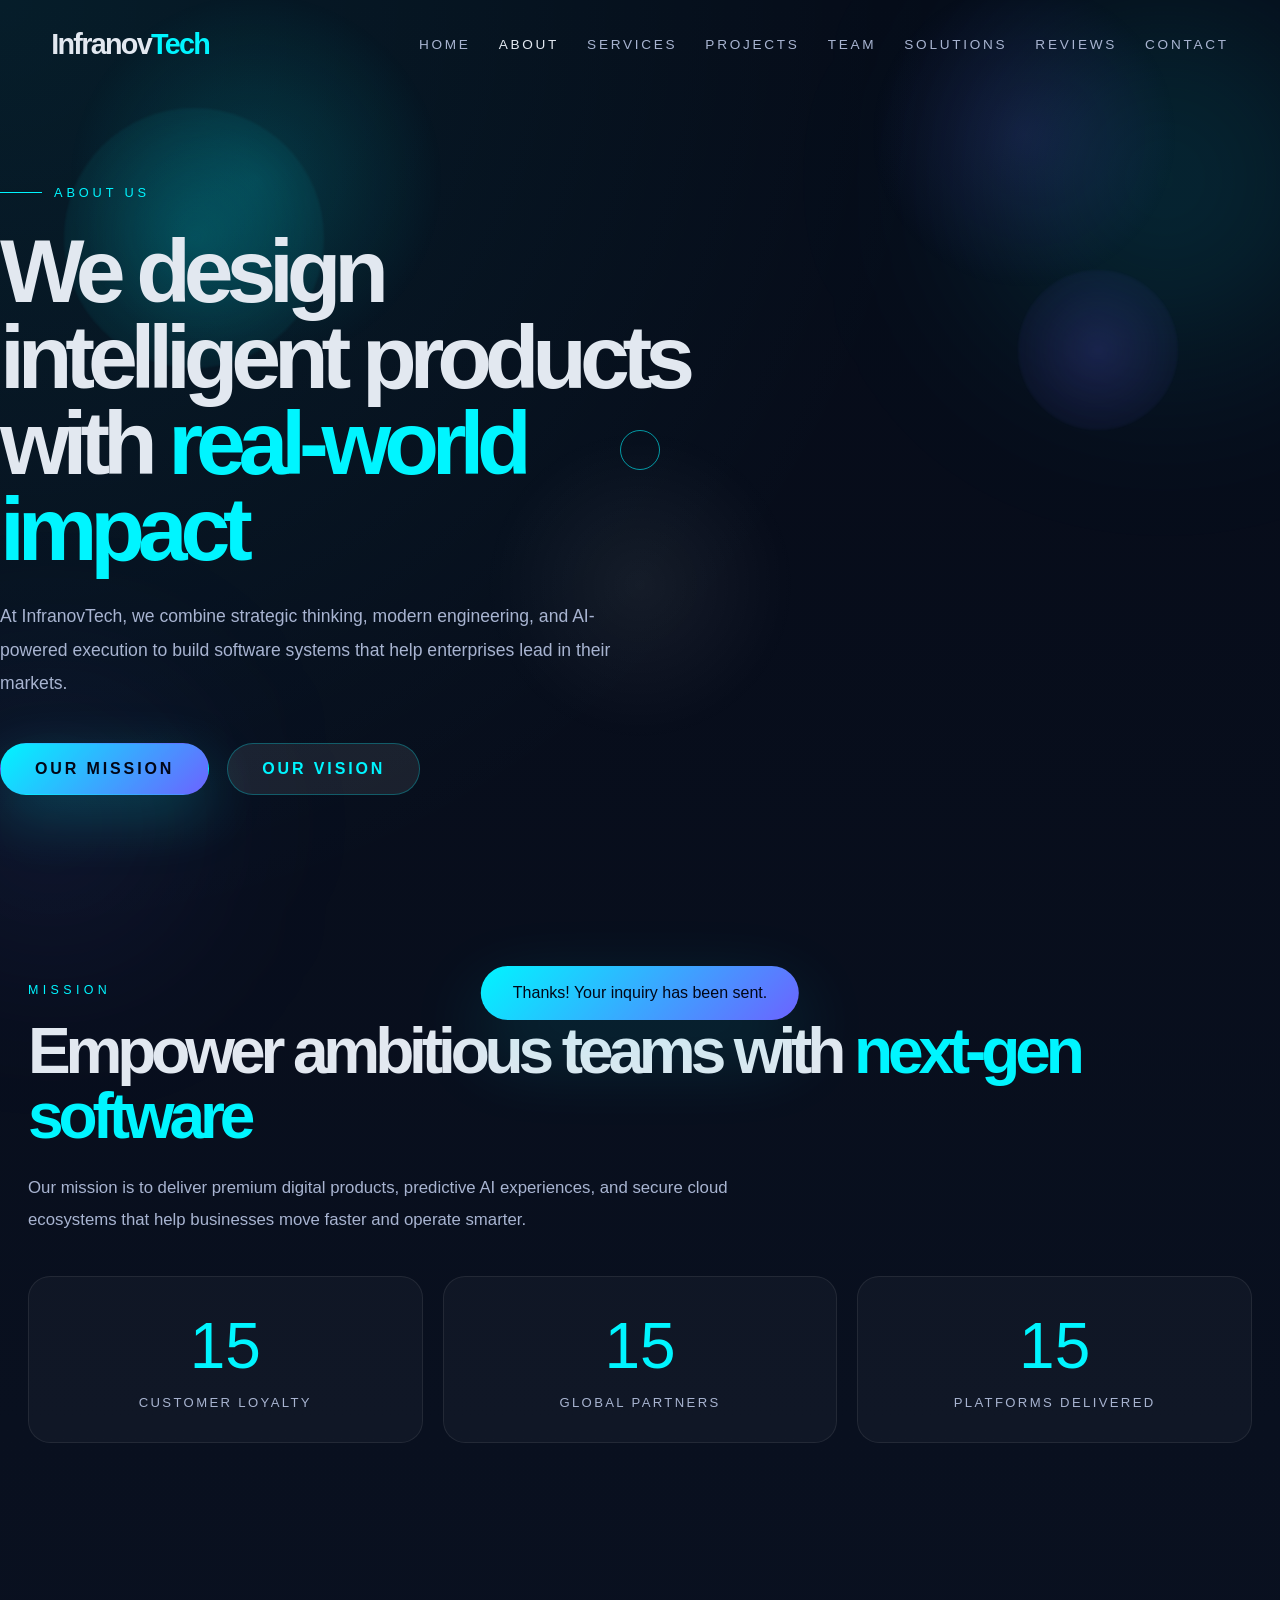
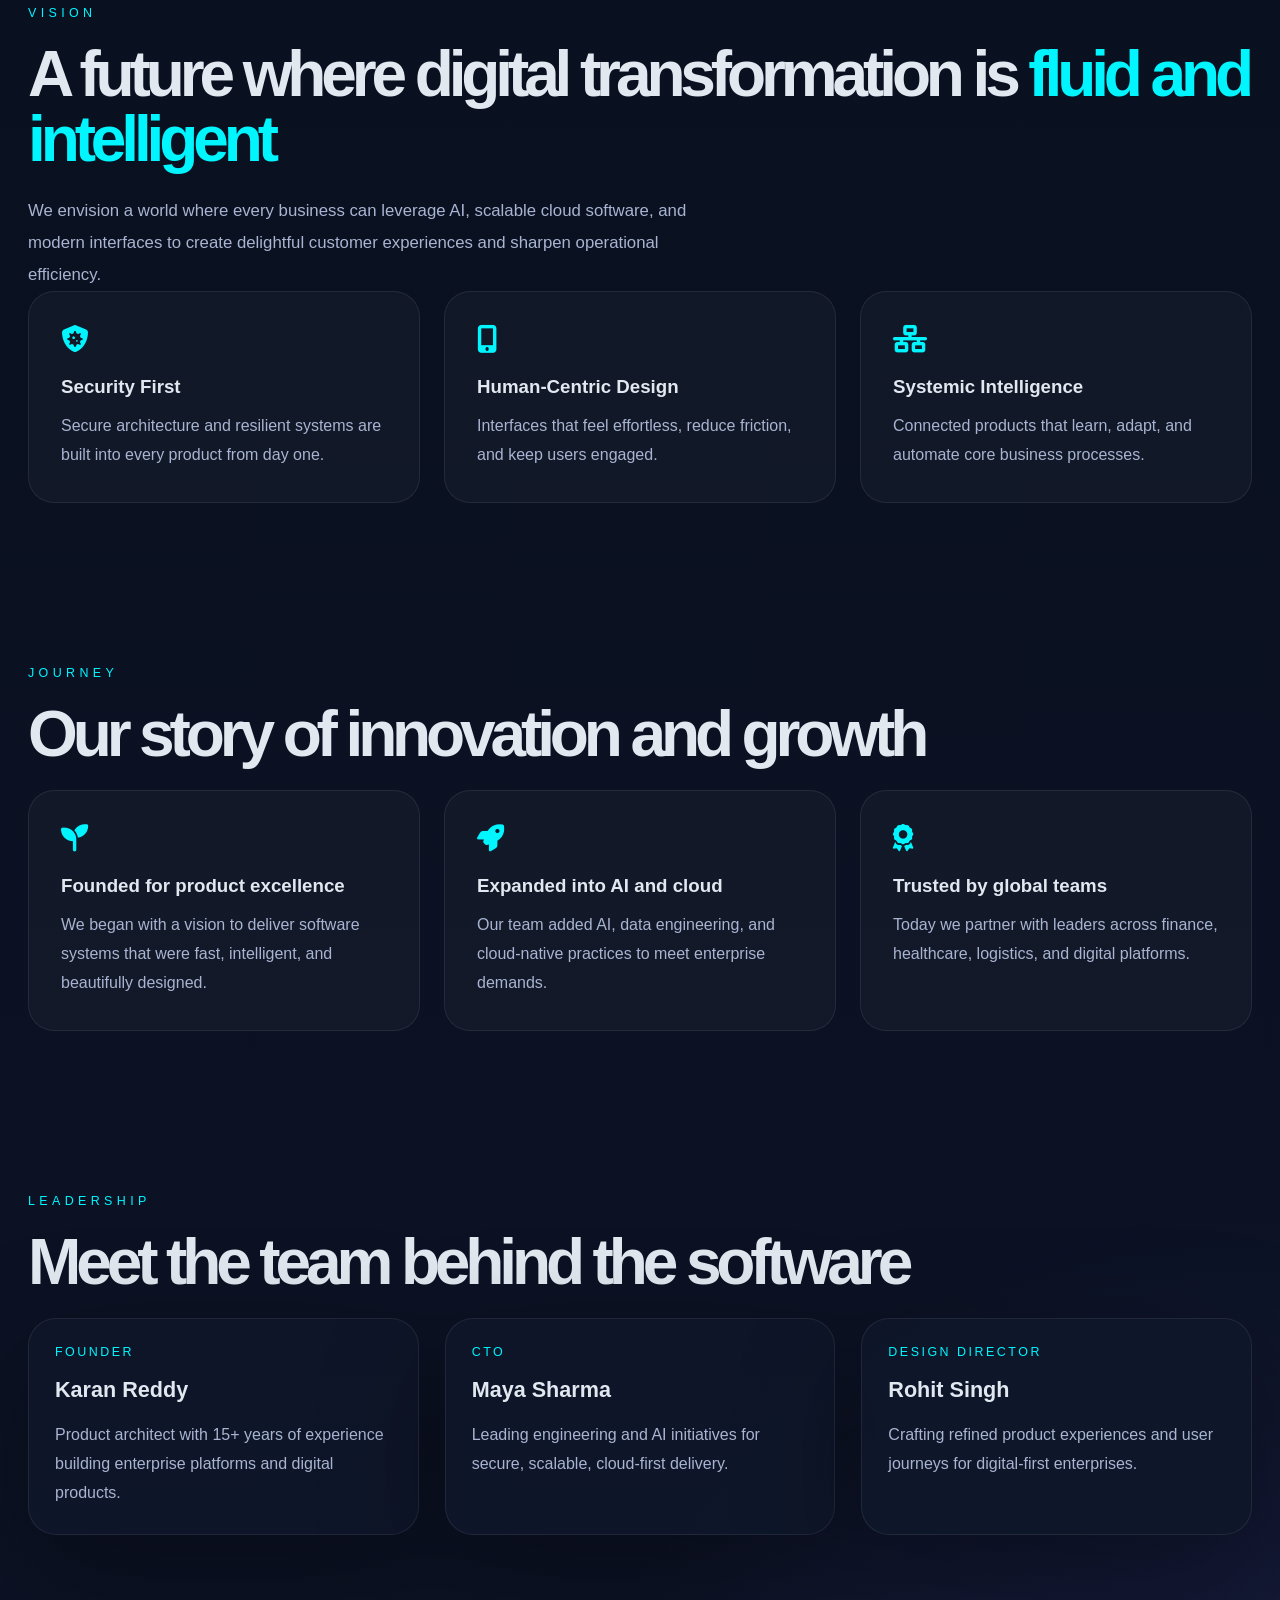
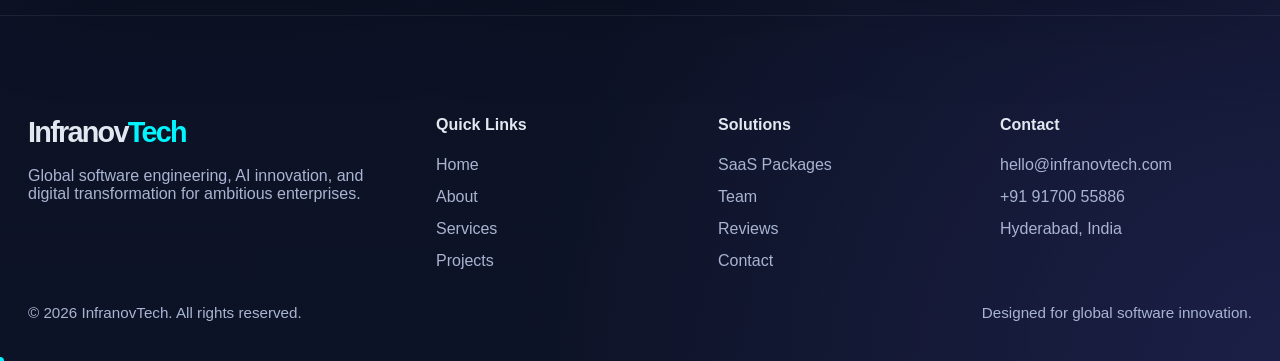
==== about.html @ 9fddada7 "initial commit of infranovtech." ====
﻿<!DOCTYPE html>
<html lang="en">

<head>
    <meta charset="UTF-8">
    <meta name="viewport" content="width=device-width, initial-scale=1.0">
    <title>About | InfranovTech</title>
    <meta name="description" content="Learn how InfranovTech drives AI, cloud, and web innovation for modern enterprises.">
    <link rel="stylesheet" href="style.css">
    <link rel="stylesheet" href="https://cdnjs.cloudflare.com/ajax/libs/font-awesome/6.4.0/css/all.min.css">
</head>

<body>
    <div id="loader">InfranovTech</div>
    <div id="scroll-progress"></div>
    <header id="header">
        <a class="logo" href="index.html">Infranov<span>Tech</span></a>
        <nav>
            <div class="nav-links">
                <a href="index.html">Home</a>
                <a href="about.html">About</a>
                <a href="services.html">Services</a>
                <a href="portfolio.html">Projects</a>
                <a href="team.html">Team</a>
                <a href="packages.html">Solutions</a>
                <a href="reviews.html">Reviews</a>
                <a href="contact.html">Contact</a>
            </div>
        </nav>
        <button class="hamburger"><i class="fas fa-bars"></i></button>
    </header>
    <main>
        <section class="hero">
            <div class="hero-content reveal">
                <div class="hero-eyebrow">About Us</div>
                <h1>We design intelligent products with <span class="accent">real-world impact</span></h1>
                <p>At InfranovTech, we combine strategic thinking, modern engineering, and AI-powered execution to build software systems that help enterprises lead in their markets.</p>
                <div class="hero-actions">
                    <a href="#mission" class="btn btn-primary">Our Mission</a>
                    <a href="#vision" class="btn btn-outline">Our Vision</a>
                </div>
            </div>
            <div class="floating-shape one lg" data-speed="0.1"></div>
            <div class="floating-shape two md" data-speed="0.14"></div>
        </section>

        <section id="mission" class="section">
            <div class="container">
                <div class="section-label">Mission</div>
                <h2 class="section-title reveal">Empower ambitious teams with <em>next-gen software</em></h2>
                <p class="section-desc reveal">Our mission is to deliver premium digital products, predictive AI experiences, and secure cloud ecosystems that help businesses move faster and operate smarter.</p>
                <div class="stats-row reveal">
                    <div class="stat-card">
                        <div class="stat-number counter" data-target="95">0</div>
                        <div class="stat-label">Customer Loyalty</div>
                    </div>
                    <div class="stat-card">
                        <div class="stat-number counter" data-target="38">0</div>
                        <div class="stat-label">Global Partners</div>
                    </div>
                    <div class="stat-card">
                        <div class="stat-number counter" data-target="16">0</div>
                        <div class="stat-label">Platforms Delivered</div>
                    </div>
                </div>
            </div>
        </section>

        <section id="vision" class="section section-alt">
            <div class="container">
                <div class="section-label">Vision</div>
                <h2 class="section-title reveal">A future where digital transformation is <em>fluid and intelligent</em></h2>
                <p class="section-desc reveal">We envision a world where every business can leverage AI, scalable cloud software, and modern interfaces to create delightful customer experiences and sharpen operational efficiency.</p>
                <div class="feature-grid">
                    <article class="feature-card reveal">
                        <div class="feature-icon"><i class="fas fa-shield-virus"></i></div>
                        <h3>Security First</h3>
                        <p>Secure architecture and resilient systems are built into every product from day one.</p>
                    </article>
                    <article class="feature-card reveal">
                        <div class="feature-icon"><i class="fas fa-mobile-screen-button"></i></div>
                        <h3>Human-Centric Design</h3>
                        <p>Interfaces that feel effortless, reduce friction, and keep users engaged.</p>
                    </article>
                    <article class="feature-card reveal">
                        <div class="feature-icon"><i class="fas fa-network-wired"></i></div>
                        <h3>Systemic Intelligence</h3>
                        <p>Connected products that learn, adapt, and automate core business processes.</p>
                    </article>
                </div>
            </div>
        </section>

        <section class="section">
            <div class="container">
                <div class="section-label">Journey</div>
                <h2 class="section-title reveal">Our story of innovation and growth</h2>
                <div class="feature-grid">
                    <article class="feature-card reveal">
                        <div class="feature-icon"><i class="fas fa-seedling"></i></div>
                        <h3>Founded for product excellence</h3>
                        <p>We began with a vision to deliver software systems that were fast, intelligent, and beautifully designed.</p>
                    </article>
                    <article class="feature-card reveal">
                        <div class="feature-icon"><i class="fas fa-rocket"></i></div>
                        <h3>Expanded into AI and cloud</h3>
                        <p>Our team added AI, data engineering, and cloud-native practices to meet enterprise demands.</p>
                    </article>
                    <article class="feature-card reveal">
                        <div class="feature-icon"><i class="fas fa-award"></i></div>
                        <h3>Trusted by global teams</h3>
                        <p>Today we partner with leaders across finance, healthcare, logistics, and digital platforms.</p>
                    </article>
                </div>
            </div>
        </section>

        <section class="section section-alt">
            <div class="container">
                <div class="section-label">Leadership</div>
                <h2 class="section-title reveal">Meet the team behind the software</h2>
                <div class="project-grid reveal">
                    <article class="project-card">
                        <div class="project-body">
                            <div class="project-meta">Founder</div>
                            <h3>Karan Reddy</h3>
                            <p>Product architect with 15+ years of experience building enterprise platforms and digital products.</p>
                        </div>
                    </article>
                    <article class="project-card">
                        <div class="project-body">
                            <div class="project-meta">CTO</div>
                            <h3>Maya Sharma</h3>
                            <p>Leading engineering and AI initiatives for secure, scalable, cloud-first delivery.</p>
                        </div>
                    </article>
                    <article class="project-card">
                        <div class="project-body">
                            <div class="project-meta">Design Director</div>
                            <h3>Rohit Singh</h3>
                            <p>Crafting refined product experiences and user journeys for digital-first enterprises.</p>
                        </div>
                    </article>
                </div>
            </div>
        </section>
    </main>

    <footer>
        <div class="container footer-grid">
            <div class="footer-brand">
                <a class="logo" href="index.html">Infranov<span>Tech</span></a>
                <p>Global software engineering, AI innovation, and digital transformation for ambitious enterprises.</p>
            </div>
            <div class="footer-col">
                <h4>Quick Links</h4>
                <div class="footer-links">
                    <a href="index.html">Home</a>
                    <a href="about.html">About</a>
                    <a href="services.html">Services</a>
                    <a href="portfolio.html">Projects</a>
                </div>
            </div>
            <div class="footer-col">
                <h4>Solutions</h4>
                <div class="footer-links">
                    <a href="packages.html">SaaS Packages</a>
                    <a href="team.html">Team</a>
                    <a href="reviews.html">Reviews</a>
                    <a href="contact.html">Contact</a>
                </div>
            </div>
            <div class="footer-col">
                <h4>Contact</h4>
                <div class="footer-links">
                    <a href="mailto:hello@infranovtech.com">hello@infranovtech.com</a>
                    <a href="tel:+919170055886">+91 91700 55886</a>
                    <a href="#">Hyderabad, India</a>
                </div>
            </div>
        </div>
        <div class="container footer-bottom">
            <p>&copy; 2026 InfranovTech. All rights reserved.</p>
            <p>Designed for global software innovation.</p>
        </div>
    </footer>

    <button class="scroll-top"><i class="fas fa-arrow-up"></i></button>
    <div class="popup-msg">Thanks! Your inquiry has been sent.</div>
    <script src="script.js"></script>
</body>

</html>
---- style.css ----
﻿/* =========================================
   InfranovTech Premium Agency UI
   ========================================= */
:root {
    --bg: #0f172a;
    --surface: rgba(15, 23, 42, 0.92);
    --surface-strong: rgba(8, 15, 32, 0.95);
    --surface-soft: rgba(255, 255, 255, 0.04);
    --accent: #00f5ff;
    --accent-soft: rgba(0, 245, 255, 0.18);
    --accent-strong: #6c63ff;
    --accent-glow: rgba(0, 245, 255, 0.18);
    --text: #e2e8f0;
    --text-muted: #a8b4d1;
    --border: rgba(255, 255, 255, 0.08);
    --shadow: 0 40px 120px rgba(0, 0, 0, 0.35);
    --radius: 24px;
    --transition: all 0.35s cubic-bezier(0.22, 1, 0.36, 1);
}

@import url('https://fonts.googleapis.com/css2?family=Inter:wght@400;500;600;700;800&family=Poppins:wght@300;400;500;600;700;800&family=Space+Grotesk:wght@400;500;600;700&display=swap');

* {
    margin: 0;
    padding: 0;
    box-sizing: border-box;
}

html {
    scroll-behavior: smooth;
}

body {
    min-height: 100vh;
    font-family: 'Inter', sans-serif;
    background: radial-gradient(circle at top left, rgba(0,245,255,0.08), transparent 25%),
                radial-gradient(circle at bottom right, rgba(108,99,255,0.15), transparent 20%),
                linear-gradient(180deg, #060b18 0%, #09101f 40%, #0d1326 100%);
    color: var(--text);
    overflow-x: hidden;
    position: relative;
}

body::before,
body::after {
    content: '';
    position: fixed;
    pointer-events: none;
    z-index: -1;
    filter: blur(100px);
}

body::before {
    width: 48vw;
    height: 48vw;
    top: -10vw;
    right: -15vw;
    background: radial-gradient(circle, rgba(0,245,255,0.22) 0%, transparent 52%);
}

body::after {
    width: 36vw;
    height: 36vw;
    bottom: -12vw;
    left: -14vw;
    background: radial-gradient(circle, rgba(108,99,255,0.2) 0%, transparent 48%);
}

img,
svg {
    display: block;
    max-width: 100%;
}

a {
    color: inherit;
    text-decoration: none;
}

button,
input,
select,
textarea {
    font: inherit;
}

button {
    border: none;
    cursor: pointer;
}

.container {
    width: min(1240px, calc(100% - 56px));
    margin: 0 auto;
}

.section {
    padding: clamp(80px, 6vw, 140px) 0;
    position: relative;
    z-index: 1;
}

.section .section-label {
    display: inline-flex;
    align-items: center;
    gap: 12px;
    color: var(--accent);
    text-transform: uppercase;
    letter-spacing: 0.35em;
    font-size: 0.78rem;
    margin-bottom: 22px;
}

.section-title {
    font-family: 'Space Grotesk', sans-serif;
    font-size: clamp(3rem, 5vw, 4.8rem);
    line-height: 1.01;
    letter-spacing: -0.08em;
    margin-bottom: 24px;
}

.section-title em {
    font-style: normal;
    color: var(--accent);
}

.section-desc {
    max-width: 700px;
    color: var(--text-muted);
    font-size: 1.05rem;
    line-height: 1.9;
}

.btn {
    display: inline-flex;
    align-items: center;
    justify-content: center;
    gap: 12px;
    padding: 16px 34px;
    border-radius: 999px;
    text-transform: uppercase;
    letter-spacing: 0.18em;
    font-weight: 700;
    transition: var(--transition);
    position: relative;
    overflow: hidden;
    background: rgba(255,255,255,0.08);
    border: 1px solid rgba(255,255,255,0.08);
}

.btn::before {
    content: '';
    position: absolute;
    inset: 0;
    background: linear-gradient(135deg, rgba(0,245,255,0.22), rgba(108,99,255,0.16));
    opacity: 0;
    transition: var(--transition);
}

.btn:hover::before {
    opacity: 1;
}

.btn-primary {
    background: linear-gradient(135deg, var(--accent), var(--accent-strong));
    color: #020617;
    box-shadow: 0 20px 60px rgba(0, 245, 255, 0.22);
    border-color: transparent;
}

.btn-primary:hover {
    transform: translateY(-2px);
}

.btn-outline {
    color: var(--accent);
    border-color: rgba(0,245,255,0.28);
}

.btn-outline:hover {
    background: rgba(0,245,255,0.12);
}

#header {
    position: fixed;
    top: 0;
    left: 0;
    width: 100%;
    padding: 28px clamp(32px, 4vw, 72px);
    display: flex;
    align-items: center;
    justify-content: space-between;
    z-index: 999;
    transition: padding 0.35s ease, background 0.35s ease, backdrop-filter 0.35s ease;
}

#header.scrolled {
    background: rgba(6, 10, 23, 0.82);
    backdrop-filter: blur(18px);
    padding: 18px clamp(24px, 3vw, 52px);
    border-bottom: 1px solid rgba(255,255,255,0.06);
}

.logo {
    font-family: 'Space Grotesk', sans-serif;
    font-size: 1.8rem;
    font-weight: 700;
    letter-spacing: -0.06em;
}

.logo span {
    color: var(--accent);
}

.nav-links {
    display: flex;
    align-items: center;
    gap: 28px;
}

.nav-links a {
    color: var(--text-muted);
    font-size: 0.85rem;
    letter-spacing: 0.2em;
    text-transform: uppercase;
    transition: color 0.25s ease;
}

.nav-links a.active,
.nav-links a:hover {
    color: var(--text);
}

.hamburger {
    display: none;
    color: var(--text);
    font-size: 1.4rem;
}

.hero {
    position: relative;
    min-height: 100vh;
    display: grid;
    align-items: center;
    padding-top: 110px;
}

.hero::before {
    content: '';
    position: absolute;
    inset: 0;
    background: radial-gradient(circle at 20% 20%, rgba(0,245,255,0.15), transparent 15%),
                radial-gradient(circle at 80% 15%, rgba(108,99,255,0.14), transparent 12%),
                radial-gradient(circle at 50% 65%, rgba(255,255,255,0.06), transparent 18%);
    pointer-events: none;
}

.hero-content {
    position: relative;
    z-index: 2;
    max-width: 700px;
}

.hero-eyebrow {
    display: inline-flex;
    align-items: center;
    gap: 12px;
    color: var(--accent);
    font-size: 0.8rem;
    letter-spacing: 0.3em;
    text-transform: uppercase;
    margin-bottom: 28px;
}

.hero-eyebrow::before {
    content: '';
    width: 42px;
    height: 1px;
    background: var(--accent);
}

.hero h1 {
    font-family: 'Space Grotesk', sans-serif;
    font-size: clamp(3.8rem, 7vw, 6.8rem);
    line-height: 0.96;
    letter-spacing: -0.08em;
    margin-bottom: 28px;
}

.hero h1 .accent {
    color: var(--accent);
}

.hero p {
    max-width: 620px;
    color: var(--text-muted);
    font-size: 1.1rem;
    line-height: 1.9;
    margin-bottom: 42px;
}

.hero-actions {
    display: flex;
    gap: 18px;
    flex-wrap: wrap;
    margin-bottom: 36px;
}

.hero-meta {
    display: inline-flex;
    align-items: center;
    gap: 14px;
    flex-wrap: wrap;
    color: var(--text-muted);
    font-size: 0.9rem;
}

.hero-meta span {
    display: inline-flex;
    align-items: center;
    gap: 10px;
}

.hero-meta span::before {
    content: '';
    width: 8px;
    height: 8px;
    border-radius: 50%;
    background: var(--accent);
}

.hero-typing {
    margin-top: 18px;
    font-size: 1rem;
    letter-spacing: 0.08em;
    color: var(--text);
}

.typing-text {
    font-family: 'Space Grotesk', sans-serif;
    font-weight: 700;
    color: var(--accent);
}

.floating-shape {
    position: absolute;
    border-radius: 50%;
    filter: blur(1px);
    opacity: 0.8;
    animation: float 9s ease-in-out infinite;
}

.floating-shape.sm {
    width: 90px;
    height: 90px;
}

.floating-shape.md {
    width: 160px;
    height: 160px;
}

.floating-shape.lg {
    width: 260px;
    height: 260px;
}

.floating-shape.one { background: radial-gradient(circle, rgba(0,245,255,0.24), transparent); top: 12%; left: 5%; }
.floating-shape.two { background: radial-gradient(circle, rgba(108,99,255,0.24), transparent); top: 30%; right: 8%; }
.floating-shape.three { background: radial-gradient(circle, rgba(255,255,255,0.08), transparent); bottom: 18%; left: 12%; }

@keyframes float {
    0% { transform: translate3d(0,0,0); }
    50% { transform: translate3d(0,16px,0); }
    100% { transform: translate3d(0,0,0); }
}

.section-grid {
    display: grid;
    gap: 32px;
}

.card-grid {
    display: grid;
    grid-template-columns: repeat(auto-fit, minmax(260px, 1fr));
    gap: 24px;
}

.glass-panel {
    background: rgba(15, 23, 42, 0.88);
    border: 1px solid rgba(255,255,255,0.06);
    backdrop-filter: blur(18px);
    border-radius: var(--radius);
    box-shadow: var(--shadow);
    padding: 32px;
    position: relative;
    overflow: hidden;
    transition: transform 0.45s ease, border-color 0.45s ease;
}

.glass-panel::before {
    content: '';
    position: absolute;
    inset: 0;
    background: linear-gradient(180deg, rgba(255,255,255,0.06), transparent 80%);
    pointer-events: none;
}

.glass-panel:hover {
    transform: translateY(-8px);
    border-color: rgba(0,245,255,0.18);
}

.stats-row {
    display: grid;
    grid-template-columns: repeat(auto-fit, minmax(180px, 1fr));
    gap: 20px;
    margin-top: 40px;
}

.stat-card {
    background: rgba(255,255,255,0.03);
    border: 1px solid rgba(255,255,255,0.08);
    padding: 32px;
    border-radius: 22px;
    text-align: center;
}

.stat-card .stat-number {
    font-size: clamp(2.5rem, 5vw, 4rem);
    font-family: 'Space Grotesk', sans-serif;
    color: var(--accent);
    margin-bottom: 12px;
}

.stat-card .stat-label {
    color: var(--text-muted);
    letter-spacing: 0.18em;
    text-transform: uppercase;
    font-size: 0.82rem;
}

.services-grid {
    display: grid;
    grid-template-columns: repeat(auto-fit, minmax(260px, 1fr));
    gap: 24px;
}

.service-card {
    background: rgba(255,255,255,0.04);
    border: 1px solid rgba(255,255,255,0.08);
    border-radius: 28px;
    padding: 32px;
    min-height: 320px;
    display: grid;
    gap: 18px;
    transition: transform 0.4s ease, border-color 0.4s ease, box-shadow 0.4s ease;
}

.service-card:hover {
    transform: translateY(-10px);
    border-color: rgba(0,245,255,0.2);
    box-shadow: 0 30px 60px rgba(0, 245, 255, 0.12);
}

.service-card .service-icon {
    width: 64px;
    height: 64px;
    display: grid;
    place-items: center;
    border-radius: 18px;
    background: rgba(0,245,255,0.12);
    color: var(--accent);
    font-size: 1.5rem;
}

.service-card h3 {
    font-size: 1.4rem;
    margin-bottom: 12px;
}

.service-card p {
    color: var(--text-muted);
    line-height: 1.8;
}

.tech-marquee {
    overflow: hidden;
    position: relative;
    padding: 18px 0;
}

.tech-marquee .marquee-track {
    display: flex;
    gap: 22px;
    animation: marquee 20s linear infinite;
}

.tech-logo {
    min-width: 160px;
    border-radius: 20px;
    background: rgba(255,255,255,0.04);
    border: 1px solid rgba(255,255,255,0.08);
    padding: 22px 26px;
    display: flex;
    align-items: center;
    gap: 18px;
    color: var(--text);
    transition: transform 0.35s ease, background 0.35s ease;
}

.tech-logo:hover {
    transform: translateY(-4px);
    background: rgba(0,245,255,0.12);
}

.tech-logo svg {
    width: 40px;
    height: 40px;
    fill: var(--accent);
}

@keyframes marquee {
    from { transform: translateX(0); }
    to { transform: translateX(-50%); }
}

.project-grid {
    display: grid;
    grid-template-columns: repeat(auto-fit, minmax(270px, 1fr));
    gap: 26px;
}

.project-card {
    border-radius: 28px;
    overflow: hidden;
    background: rgba(15, 23, 42, 0.95);
    border: 1px solid rgba(255,255,255,0.08);
    box-shadow: var(--shadow);
    display: flex;
    flex-direction: column;
    transition: transform 0.4s ease;
}

.project-card:hover {
    transform: translateY(-8px);
}

.project-card img {
    width: 100%;
    height: 240px;
    object-fit: cover;
}

.project-card .project-body {
    padding: 26px;
    display: grid;
    gap: 18px;
}

.project-card .project-meta {
    display: flex;
    gap: 12px;
    flex-wrap: wrap;
    color: var(--accent);
    font-size: 0.78rem;
    letter-spacing: 0.2em;
    text-transform: uppercase;
}

.project-card h3 {
    font-size: 1.35rem;
}

.project-card p {
    color: var(--text-muted);
    line-height: 1.8;
}

.project-stack {
    display: flex;
    gap: 10px;
    flex-wrap: wrap;
}

.project-stack span {
    background: rgba(255,255,255,0.05);
    border: 1px solid rgba(255,255,255,0.08);
    border-radius: 999px;
    padding: 8px 14px;
    font-size: 0.78rem;
    color: var(--text-muted);
}

.project-actions {
    display: flex;
    gap: 12px;
    flex-wrap: wrap;
}

.project-actions .btn {
    flex: 1;
    justify-content: center;
}

.feature-grid {
    display: grid;
    grid-template-columns: repeat(auto-fit, minmax(240px, 1fr));
    gap: 24px;
}

.feature-card {
    border-radius: 26px;
    padding: 32px;
    background: rgba(255,255,255,0.03);
    border: 1px solid rgba(255,255,255,0.08);
    transition: transform 0.35s ease, border-color 0.35s ease;
}

.feature-card:hover {
    transform: translateY(-8px);
    border-color: rgba(108,99,255,0.22);
}

.feature-card .feature-icon {
    color: var(--accent);
    font-size: 1.7rem;
    margin-bottom: 20px;
}

.feature-card h3 {
    margin-bottom: 14px;
}

.feature-card p {
    color: var(--text-muted);
    line-height: 1.8;
}

.testimonial-shell {
    position: relative;
}

.testimonial-slider {
    display: flex;
    gap: 24px;
    overflow: hidden;
    scroll-snap-type: x mandatory;
}

.testimonial-card {
    min-width: 100%;
    max-width: 100%;
    scroll-snap-align: center;
    border-radius: 32px;
    padding: 42px;
    background: rgba(255,255,255,0.04);
    border: 1px solid rgba(255,255,255,0.08);
    box-shadow: var(--shadow);
    display: grid;
    gap: 22px;
}

.testimonial-card blockquote {
    font-size: 1.05rem;
    line-height: 1.9;
    color: var(--text-muted);
}

.testimonial-meta {
    display: flex;
    align-items: center;
    gap: 16px;
}

.testimonial-avatar {
    width: 54px;
    height: 54px;
    border-radius: 50%;
    background: rgba(255,255,255,0.08);
    display: grid;
    place-items: center;
    font-size: 1.2rem;
    color: var(--accent);
}

.testimonial-meta div h4 {
    font-size: 1rem;
    margin-bottom: 4px;
}

.testimonial-meta div span {
    color: var(--text-muted);
    font-size: 0.85rem;
}

.slider-controls {
    display: flex;
    align-items: center;
    justify-content: flex-end;
    gap: 16px;
    margin-top: 20px;
}

.slider-controls button {
    width: 52px;
    height: 52px;
    border-radius: 50%;
    background: rgba(255,255,255,0.06);
    border: 1px solid rgba(255,255,255,0.08);
    color: var(--text);
    display: grid;
    place-items: center;
}

.slider-controls button:hover {
    background: rgba(0,245,255,0.12);
}

.contact-grid {
    display: grid;
    grid-template-columns: 1fr 1fr;
    gap: 32px;
}

.contact-panel,
.contact-form {
    border-radius: 28px;
    background: rgba(255,255,255,0.04);
    border: 1px solid rgba(255,255,255,0.08);
    padding: 36px;
}

.contact-panel {
    display: grid;
    gap: 28px;
}

.contact-card {
    display: grid;
    gap: 16px;
}

.contact-card h3 {
    font-size: 1.05rem;
}

.contact-card a,
.contact-card p {
    color: var(--text-muted);
    line-height: 1.8;
}

.contact-info-row {
    display: grid;
    gap: 18px;
}

.contact-info-item {
    display: flex;
    align-items: flex-start;
    gap: 16px;
}

.contact-info-item i {
    font-size: 1.35rem;
    color: var(--accent);
    margin-top: 4px;
}

.form-grid {
    display: grid;
    grid-template-columns: 1fr 1fr;
    gap: 20px;
}

.form-group {
    display: grid;
    gap: 10px;
}

.form-group label {
    color: var(--text-muted);
    font-size: 0.82rem;
    text-transform: uppercase;
    letter-spacing: 0.16em;
}

.form-group input,
.form-group textarea,
.form-group select {
    width: 100%;
    border-radius: 18px;
    border: 1px solid rgba(255,255,255,0.08);
    background: rgba(255,255,255,0.03);
    color: var(--text);
    padding: 18px 20px;
    outline: none;
}

.form-group input:focus,
.form-group textarea:focus,
.form-group select:focus {
    border-color: var(--accent);
}

.form-group textarea {
    min-height: 180px;
    resize: vertical;
}

.contact-form-footer {
    display: flex;
    align-items: center;
    justify-content: space-between;
    flex-wrap: wrap;
    gap: 16px;
    margin-top: 8px;
}

.contact-note {
    color: var(--text-muted);
    font-size: 0.9rem;
}

.map-frame {
    width: 100%;
    border-radius: 24px;
    overflow: hidden;
    min-height: 320px;
}

.map-frame iframe {
    width: 100%;
    height: 100%;
    border: 0;
    filter: grayscale(80%) contrast(0.9) opacity(0.95);
}

footer {
    padding: 100px 0 40px;
    border-top: 1px solid rgba(255,255,255,0.08);
}

.footer-grid {
    display: grid;
    grid-template-columns: 1.5fr 1fr 1fr 1fr;
    gap: 30px;
}

.footer-brand p {
    color: var(--text-muted);
    max-width: 360px;
    margin: 18px 0 28px;
}

.footer-col h4 {
    margin-bottom: 22px;
}

.footer-links {
    display: grid;
    gap: 14px;
}

.footer-links a {
    color: var(--text-muted);
    transition: color 0.25s ease;
}

.footer-links a:hover {
    color: var(--accent);
}

.footer-bottom {
    display: flex;
    justify-content: space-between;
    gap: 16px;
    color: var(--text-muted);
    font-size: 0.95rem;
    padding-top: 34px;
}

#scroll-progress {
    position: fixed;
    top: 0;
    left: 0;
    height: 4px;
    width: 0;
    background: linear-gradient(90deg, var(--accent), var(--accent-strong));
    z-index: 9999;
    transition: width 0.2s ease;
}

.scroll-top {
    position: fixed;
    right: 28px;
    bottom: 28px;
    width: 52px;
    height: 52px;
    border-radius: 50%;
    background: rgba(255,255,255,0.04);
    border: 1px solid rgba(255,255,255,0.08);
    display: grid;
    place-items: center;
    color: var(--text);
    opacity: 0;
    visibility: hidden;
    transition: var(--transition);
    z-index: 999;
}

.scroll-top.visible {
    opacity: 1;
    visibility: visible;
}

.scroll-top:hover {
    transform: translateY(-5px);
    background: rgba(0,245,255,0.16);
}

#loader {
    position: fixed;
    inset: 0;
    background: #020617;
    z-index: 10000;
    display: grid;
    place-items: center;
    color: var(--accent);
    font-family: 'Space Grotesk', sans-serif;
    font-size: 1.8rem;
}

.cursor-dot,
.cursor-ring {
    position: fixed;
    pointer-events: none;
    z-index: 10001;
    transform: translate(-50%, -50%);
    transition: width 0.25s ease, height 0.25s ease, border 0.25s ease, background 0.25s ease;
}

.cursor-dot {
    width: 8px;
    height: 8px;
    border-radius: 50%;
    background: var(--accent);
}

.cursor-ring {
    width: 40px;
    height: 40px;
    border: 1px solid rgba(0,245,255,0.6);
    border-radius: 50%;
}

.cursor-ring.hovered {
    width: 64px;
    height: 64px;
    background: rgba(0,245,255,0.14);
}

.popup-msg {
    position: fixed;
    left: 50%;
    bottom: -120px;
    transform: translateX(-50%);
    background: linear-gradient(135deg, var(--accent), var(--accent-strong));
    color: #020617;
    padding: 18px 32px;
    border-radius: 999px;
    box-shadow: 0 30px 80px rgba(0,245,255,0.16);
    z-index: 10002;
    transition: bottom 0.4s ease;
}

.popup-msg.show {
    bottom: 34px;
}

.reveal,
.fade-in,
.slide-up,
.slide-left,
.slide-right {
    opacity: 0;
    transform: translateY(32px);
    transition: opacity 0.85s ease, transform 0.85s ease;
}

.fade-in.active,
.slide-up.active,
.slide-left.active,
.slide-right.active,
.reveal.active {
    opacity: 1;
    transform: translate(0);
}

.slide-left {
    transform: translateX(-36px);
}

.slide-right {
    transform: translateX(36px);
}

@media(max-width: 1080px) {
    .hero h1 { font-size: clamp(3.4rem, 8vw, 5.2rem); }
    .container { width: min(96%, 1080px); }
}

@media(max-width: 860px) {
    .nav-links { gap: 18px; }
    .hero h1 { font-size: clamp(3rem, 9vw, 4.8rem); }
    .section-title { font-size: clamp(2.6rem, 7vw, 4rem); }
}

@media(max-width: 760px) {
    #header { padding: 18px 4vw; }
    .nav-links {
        position: fixed;
        top: 0;
        right: -100%;
        width: 100%;
        height: 100vh;
        padding-top: 120px;
        background: rgba(6, 10, 23, 0.98);
        flex-direction: column;
        justify-content: flex-start;
        align-items: center;
        gap: 24px;
        transition: right 0.35s ease;
    }

    .nav-links.active { right: 0; }
    .hamburger { display: block; }
    .hero {
        padding-top: 120px;
    }
    .hero-content { text-align: center; }
    .hero-actions { justify-content: center; }
    .section-grid, .card-grid, .contact-grid, .footer-grid {
        grid-template-columns: 1fr;
    }
    .form-grid { grid-template-columns: 1fr; }
    .footer-bottom { flex-direction: column; align-items: center; }
}

@media(max-width: 520px) {
    .section-title { font-size: 2.8rem; }
    .hero h1 { font-size: 3.6rem; }
    .hero-eyebrow { font-size: 0.72rem; }
    .btn { width: 100%; justify-content: center; }
    .hero-meta { justify-content: center; }
}
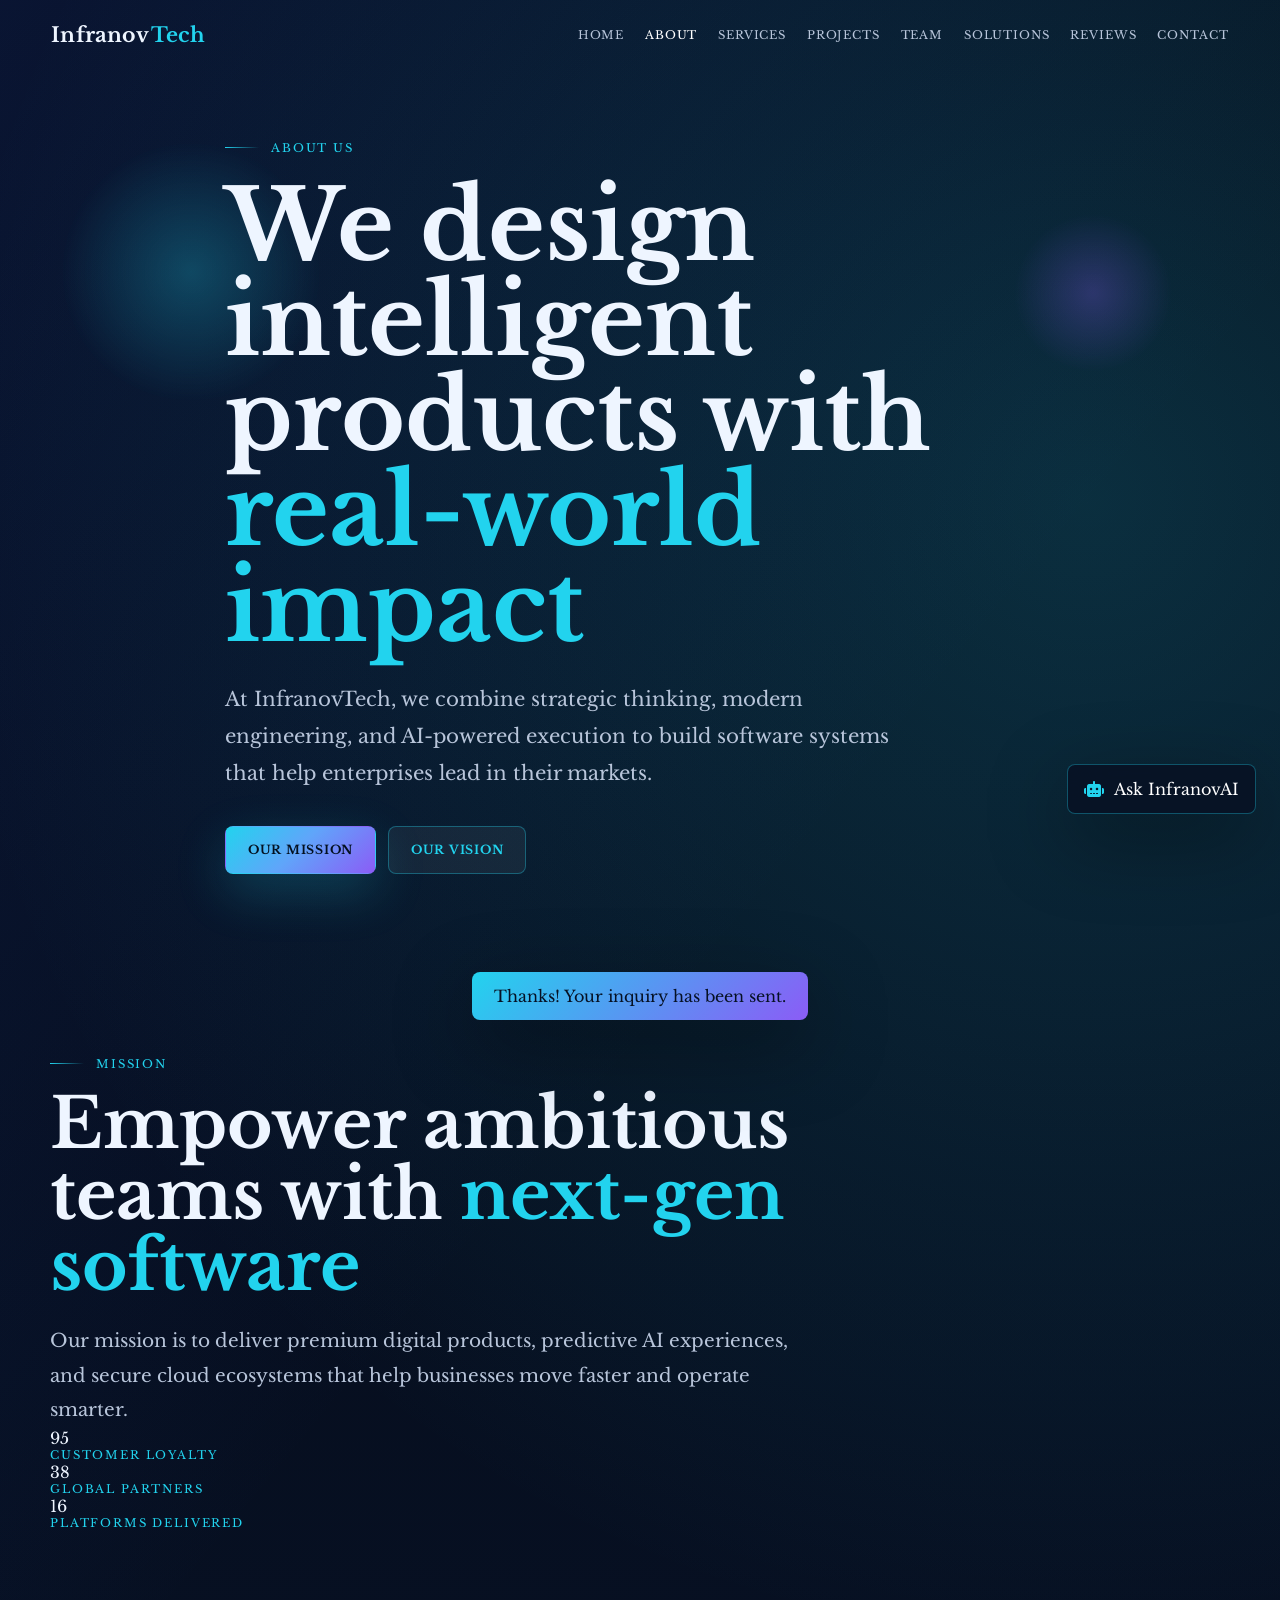
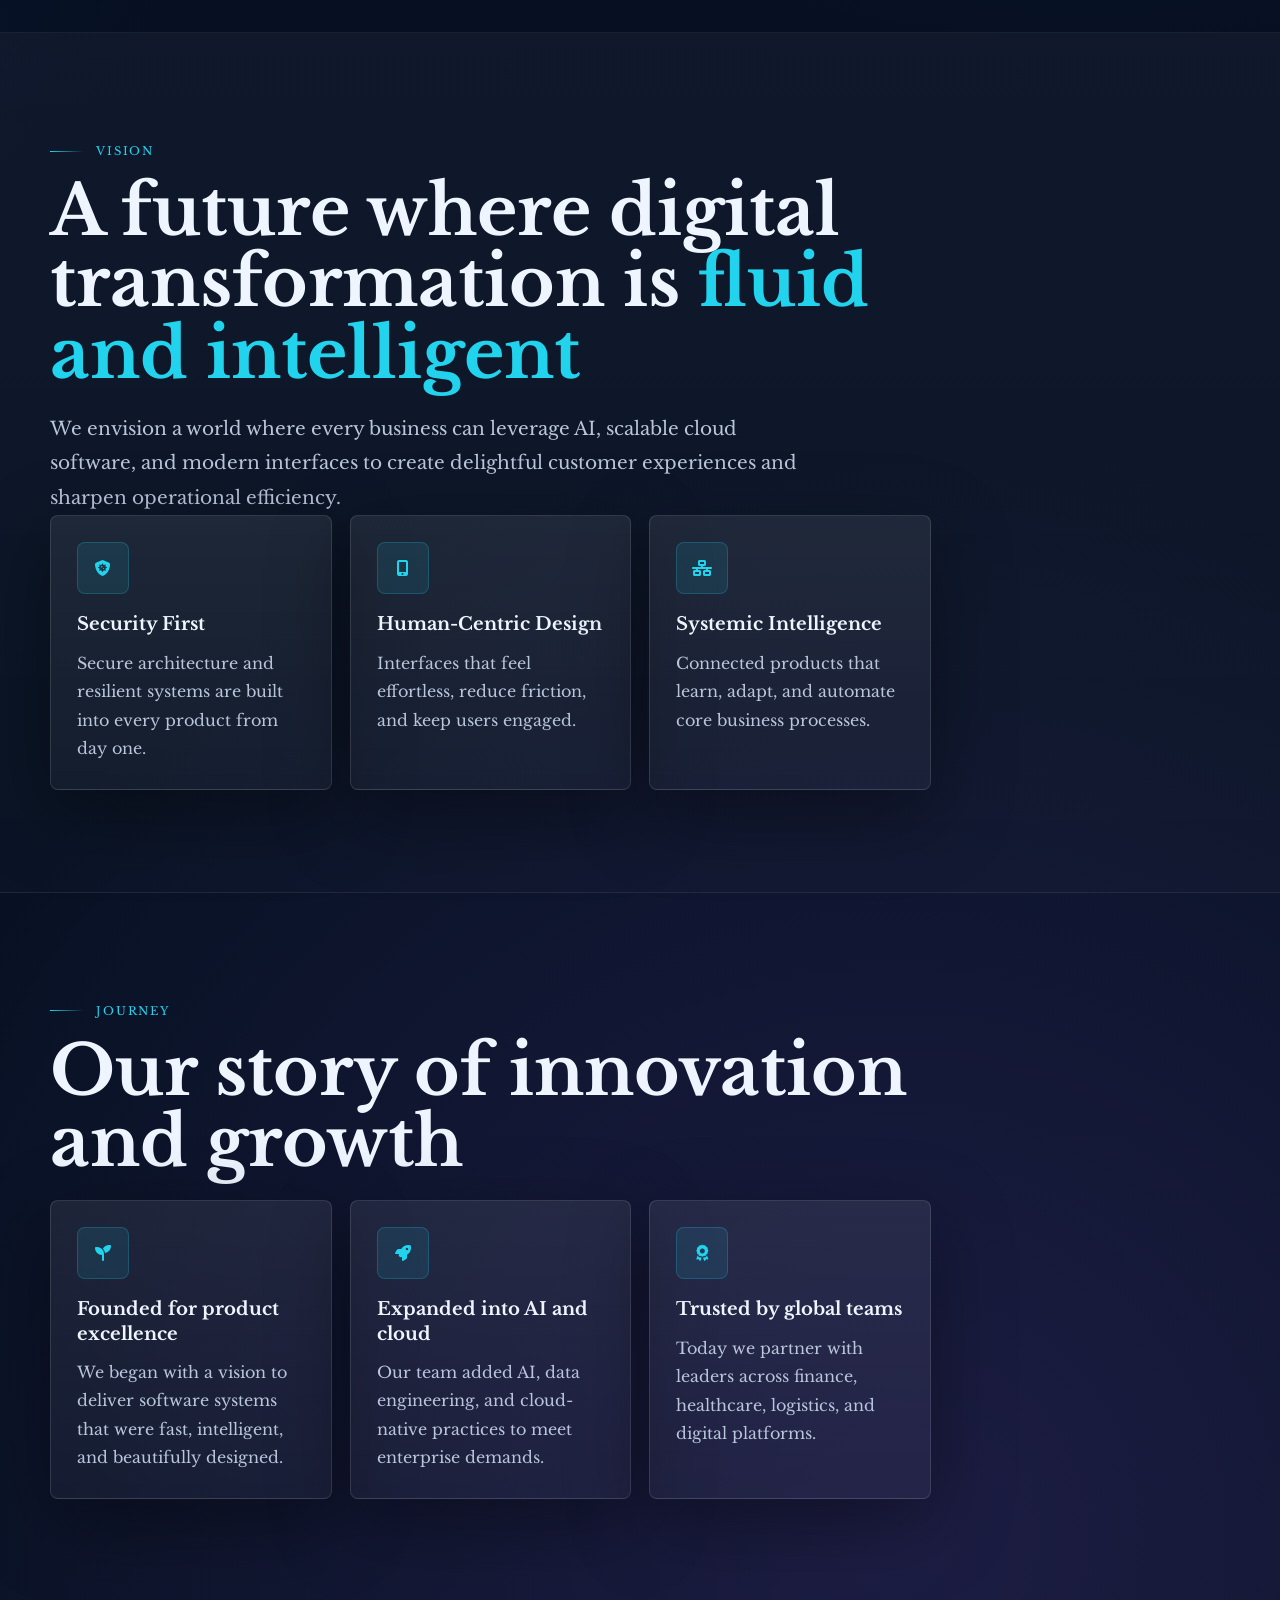
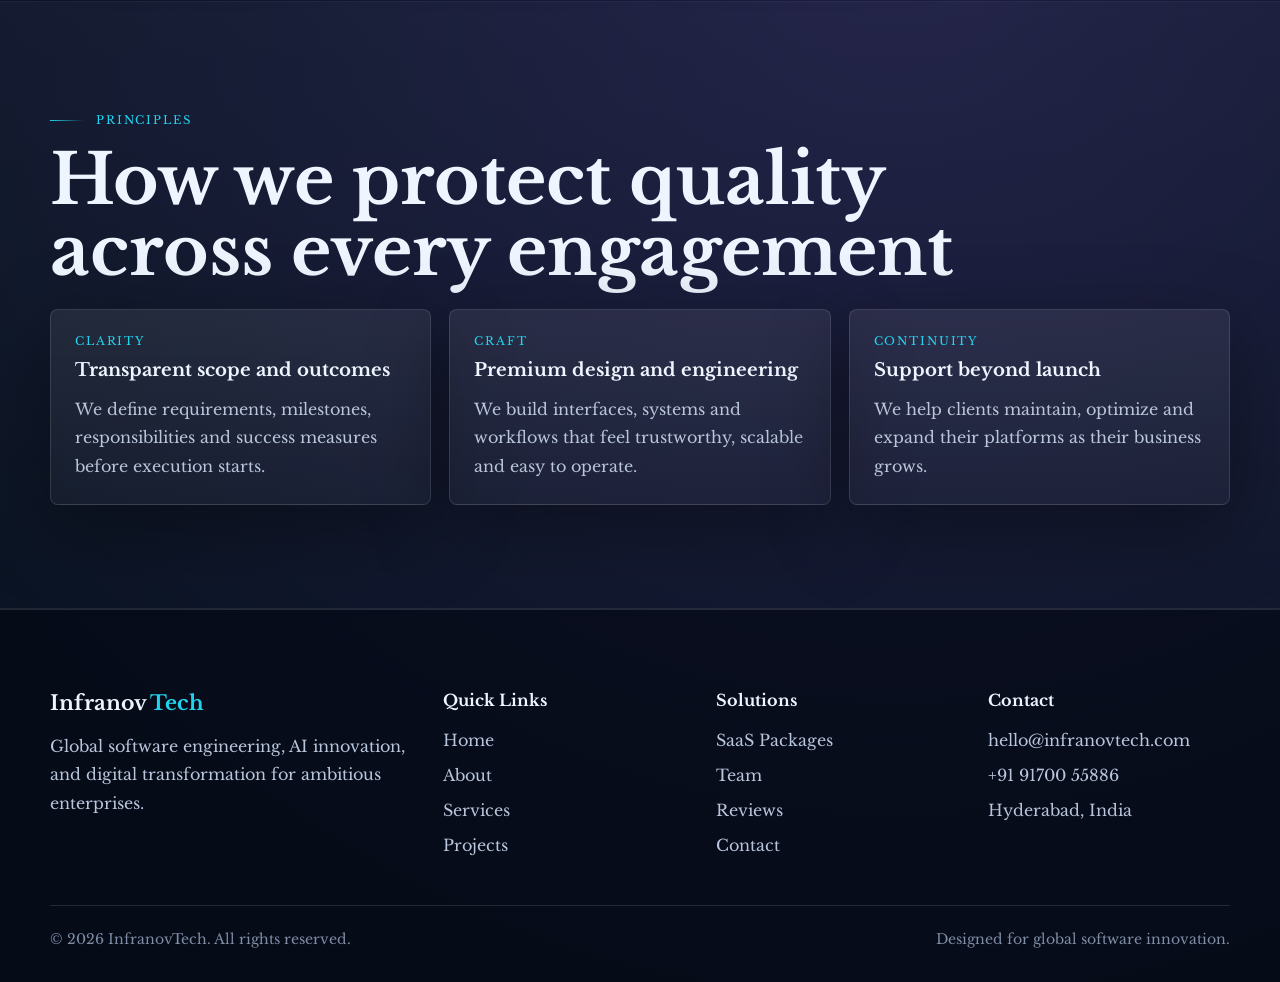
==== commit cf333e51: "modified changes in website." ====
--- a/about.html
+++ b/about.html
@@ -6,6 +6,14 @@
     <meta name="viewport" content="width=device-width, initial-scale=1.0">
     <title>About | InfranovTech</title>
     <meta name="description" content="Learn how InfranovTech drives AI, cloud, and web innovation for modern enterprises.">
+    <meta name="robots" content="index, follow">
+    <meta property="og:site_name" content="InfranovTech">
+    <meta property="og:title" content="About | InfranovTech">
+    <meta property="og:description" content="Learn how InfranovTech drives complete digital transformation across software, AI, marketing, compliance, startup consulting and NGO services.">
+    <meta property="og:type" content="website">
+    <meta property="og:url" content="https://www.infranovtech.in/about.html">
+    <meta name="twitter:card" content="summary_large_image">
+    <link rel="canonical" href="https://www.infranovtech.in/about.html">
     <link rel="stylesheet" href="style.css">
     <link rel="stylesheet" href="https://cdnjs.cloudflare.com/ajax/libs/font-awesome/6.4.0/css/all.min.css">
 </head>
@@ -117,28 +125,28 @@
 
         <section class="section section-alt">
             <div class="container">
-                <div class="section-label">Leadership</div>
-                <h2 class="section-title reveal">Meet the team behind the software</h2>
+                <div class="section-label">Principles</div>
+                <h2 class="section-title reveal">How we protect quality across every engagement</h2>
                 <div class="project-grid reveal">
                     <article class="project-card">
                         <div class="project-body">
-                            <div class="project-meta">Founder</div>
-                            <h3>Karan Reddy</h3>
-                            <p>Product architect with 15+ years of experience building enterprise platforms and digital products.</p>
+                            <div class="project-meta">Clarity</div>
+                            <h3>Transparent scope and outcomes</h3>
+                            <p>We define requirements, milestones, responsibilities and success measures before execution starts.</p>
                         </div>
                     </article>
                     <article class="project-card">
                         <div class="project-body">
-                            <div class="project-meta">CTO</div>
-                            <h3>Maya Sharma</h3>
-                            <p>Leading engineering and AI initiatives for secure, scalable, cloud-first delivery.</p>
+                            <div class="project-meta">Craft</div>
+                            <h3>Premium design and engineering</h3>
+                            <p>We build interfaces, systems and workflows that feel trustworthy, scalable and easy to operate.</p>
                         </div>
                     </article>
                     <article class="project-card">
                         <div class="project-body">
-                            <div class="project-meta">Design Director</div>
-                            <h3>Rohit Singh</h3>
-                            <p>Crafting refined product experiences and user journeys for digital-first enterprises.</p>
+                            <div class="project-meta">Continuity</div>
+                            <h3>Support beyond launch</h3>
+                            <p>We help clients maintain, optimize and expand their platforms as their business grows.</p>
                         </div>
                     </article>
                 </div>
--- a/style.css
+++ b/style.css
@@ -1,69 +1,72 @@
-﻿/* =========================================
-   InfranovTech Premium Agency UI
-   ========================================= */
+@import url("https://fonts.googleapis.com/css2?family=Libre+Baskerville:wght@400;700&display=swap");
+
 :root {
-    --bg: #0f172a;
-    --surface: rgba(15, 23, 42, 0.92);
-    --surface-strong: rgba(8, 15, 32, 0.95);
-    --surface-soft: rgba(255, 255, 255, 0.04);
-    --accent: #00f5ff;
-    --accent-soft: rgba(0, 245, 255, 0.18);
-    --accent-strong: #6c63ff;
-    --accent-glow: rgba(0, 245, 255, 0.18);
-    --text: #e2e8f0;
-    --text-muted: #a8b4d1;
-    --border: rgba(255, 255, 255, 0.08);
-    --shadow: 0 40px 120px rgba(0, 0, 0, 0.35);
-    --radius: 24px;
-    --transition: all 0.35s cubic-bezier(0.22, 1, 0.36, 1);
-}
-
-@import url('https://fonts.googleapis.com/css2?family=Inter:wght@400;500;600;700;800&family=Poppins:wght@300;400;500;600;700;800&family=Space+Grotesk:wght@400;500;600;700&display=swap');
+    --navy-950: #050814;
+    --navy-900: #071124;
+    --navy-800: #0b1f3e;
+    --blue: #2563eb;
+    --blue-soft: rgba(37, 99, 235, 0.16);
+    --cyan: #22d3ee;
+    --cyan-soft: rgba(34, 211, 238, 0.16);
+    --purple: #8b5cf6;
+    --purple-soft: rgba(139, 92, 246, 0.16);
+    --white: #ffffff;
+    --text: #eef5ff;
+    --muted: #b8c5da;
+    --faint: #7e8ca5;
+    --line: rgba(255, 255, 255, 0.12);
+    --line-strong: rgba(255, 255, 255, 0.2);
+    --panel: rgba(9, 19, 39, 0.76);
+    --panel-strong: rgba(8, 17, 35, 0.94);
+    --shadow: 0 24px 80px rgba(0, 0, 0, 0.38);
+    --radius: 8px;
+    --radius-lg: 8px;
+    --ease: cubic-bezier(0.22, 1, 0.36, 1);
+}
 
 * {
+    box-sizing: border-box;
     margin: 0;
     padding: 0;
-    box-sizing: border-box;
 }
 
 html {
     scroll-behavior: smooth;
+    background: var(--navy-950);
 }
 
 body {
     min-height: 100vh;
-    font-family: 'Inter', sans-serif;
-    background: radial-gradient(circle at top left, rgba(0,245,255,0.08), transparent 25%),
-                radial-gradient(circle at bottom right, rgba(108,99,255,0.15), transparent 20%),
-                linear-gradient(180deg, #060b18 0%, #09101f 40%, #0d1326 100%);
+    font-family: "Libre Baskerville";
     color: var(--text);
+    background:
+        linear-gradient(130deg, rgba(37, 99, 235, 0.14), transparent 32%),
+        radial-gradient(circle at 85% 12%, rgba(34, 211, 238, 0.18), transparent 30%),
+        radial-gradient(circle at 70% 75%, rgba(139, 92, 246, 0.16), transparent 34%),
+        linear-gradient(180deg, #050814 0%, #071124 44%, #081120 100%);
     overflow-x: hidden;
-    position: relative;
-}
-
-body::before,
+}
+
+body::before {
+    content: "";
+    position: fixed;
+    inset: 0;
+    pointer-events: none;
+    background-image:
+        linear-gradient(rgba(255, 255, 255, 0.035) 1px, transparent 1px),
+        linear-gradient(90deg, rgba(255, 255, 255, 0.035) 1px, transparent 1px);
+    background-size: 72px 72px;
+    mask-image: linear-gradient(to bottom, rgba(0, 0, 0, 0.85), transparent 82%);
+    z-index: -2;
+}
+
 body::after {
-    content: '';
+    content: "";
     position: fixed;
+    inset: 0;
     pointer-events: none;
+    background: linear-gradient(180deg, transparent, rgba(5, 8, 20, 0.82));
     z-index: -1;
-    filter: blur(100px);
-}
-
-body::before {
-    width: 48vw;
-    height: 48vw;
-    top: -10vw;
-    right: -15vw;
-    background: radial-gradient(circle, rgba(0,245,255,0.22) 0%, transparent 52%);
-}
-
-body::after {
-    width: 36vw;
-    height: 36vw;
-    bottom: -12vw;
-    left: -14vw;
-    background: radial-gradient(circle, rgba(108,99,255,0.2) 0%, transparent 48%);
 }
 
 img,
@@ -85,156 +88,172 @@
 }
 
 button {
-    border: none;
+    border: 0;
     cursor: pointer;
 }
 
+::selection {
+    color: #03101f;
+    background: var(--cyan);
+}
+
 .container {
-    width: min(1240px, calc(100% - 56px));
+    width: min(1180px, calc(100% - 48px));
     margin: 0 auto;
 }
 
-.section {
-    padding: clamp(80px, 6vw, 140px) 0;
-    position: relative;
-    z-index: 1;
-}
-
-.section .section-label {
-    display: inline-flex;
-    align-items: center;
-    gap: 12px;
-    color: var(--accent);
-    text-transform: uppercase;
-    letter-spacing: 0.35em;
-    font-size: 0.78rem;
-    margin-bottom: 22px;
-}
-
-.section-title {
-    font-family: 'Space Grotesk', sans-serif;
-    font-size: clamp(3rem, 5vw, 4.8rem);
-    line-height: 1.01;
-    letter-spacing: -0.08em;
-    margin-bottom: 24px;
-}
-
-.section-title em {
-    font-style: normal;
-    color: var(--accent);
-}
-
-.section-desc {
-    max-width: 700px;
-    color: var(--text-muted);
-    font-size: 1.05rem;
-    line-height: 1.9;
-}
-
-.btn {
-    display: inline-flex;
-    align-items: center;
-    justify-content: center;
-    gap: 12px;
-    padding: 16px 34px;
-    border-radius: 999px;
-    text-transform: uppercase;
-    letter-spacing: 0.18em;
-    font-weight: 700;
-    transition: var(--transition);
-    position: relative;
-    overflow: hidden;
-    background: rgba(255,255,255,0.08);
-    border: 1px solid rgba(255,255,255,0.08);
-}
-
-.btn::before {
-    content: '';
-    position: absolute;
+#scroll-progress {
+    position: fixed;
+    top: 0;
+    left: 0;
+    width: 0;
+    height: 3px;
+    background: linear-gradient(90deg, var(--cyan), var(--blue), var(--purple));
+    z-index: 10000;
+}
+
+#loader {
+    position: fixed;
     inset: 0;
-    background: linear-gradient(135deg, rgba(0,245,255,0.22), rgba(108,99,255,0.16));
-    opacity: 0;
-    transition: var(--transition);
-}
-
-.btn:hover::before {
-    opacity: 1;
-}
-
-.btn-primary {
-    background: linear-gradient(135deg, var(--accent), var(--accent-strong));
-    color: #020617;
-    box-shadow: 0 20px 60px rgba(0, 245, 255, 0.22);
-    border-color: transparent;
-}
-
-.btn-primary:hover {
-    transform: translateY(-2px);
-}
-
-.btn-outline {
-    color: var(--accent);
-    border-color: rgba(0,245,255,0.28);
-}
-
-.btn-outline:hover {
-    background: rgba(0,245,255,0.12);
+    display: grid;
+    place-items: center;
+    z-index: 10001;
+    color: var(--cyan);
+    background: var(--navy-950);
+    font-size: clamp(1.3rem, 3vw, 2rem);
+    letter-spacing: 0.12em;
+    transition: opacity 0.45s ease;
 }
 
 #header {
     position: fixed;
     top: 0;
     left: 0;
-    width: 100%;
-    padding: 28px clamp(32px, 4vw, 72px);
+    right: 0;
+    z-index: 9999;
     display: flex;
     align-items: center;
     justify-content: space-between;
-    z-index: 999;
-    transition: padding 0.35s ease, background 0.35s ease, backdrop-filter 0.35s ease;
+    gap: 24px;
+    padding: 22px clamp(22px, 4vw, 64px);
+    transition: background 0.3s ease, border-color 0.3s ease, padding 0.3s ease;
 }
 
 #header.scrolled {
-    background: rgba(6, 10, 23, 0.82);
+    padding-top: 14px;
+    padding-bottom: 14px;
+    background: rgba(5, 8, 20, 0.82);
+    border-bottom: 1px solid var(--line);
     backdrop-filter: blur(18px);
-    padding: 18px clamp(24px, 3vw, 52px);
-    border-bottom: 1px solid rgba(255,255,255,0.06);
 }
 
 .logo {
-    font-family: 'Space Grotesk', sans-serif;
-    font-size: 1.8rem;
+    display: inline-flex;
+    align-items: center;
+    gap: 2px;
     font-weight: 700;
-    letter-spacing: -0.06em;
-}
-
-.logo span {
-    color: var(--accent);
+    font-size: 1.28rem;
+    letter-spacing: 0.01em;
+    white-space: nowrap;
+}
+
+.logo span,
+.accent,
+.section-title em {
+    color: var(--cyan);
+    font-style: normal;
 }
 
 .nav-links {
     display: flex;
     align-items: center;
-    gap: 28px;
+    justify-content: center;
+    gap: clamp(12px, 1.6vw, 24px);
 }
 
 .nav-links a {
-    color: var(--text-muted);
-    font-size: 0.85rem;
-    letter-spacing: 0.2em;
+    color: var(--muted);
+    font-size: 0.72rem;
+    letter-spacing: 0.08em;
     text-transform: uppercase;
-    transition: color 0.25s ease;
-}
-
-.nav-links a.active,
-.nav-links a:hover {
-    color: var(--text);
+    transition: color 0.2s ease;
+}
+
+.nav-links a:hover,
+.nav-links a.active {
+    color: var(--white);
 }
 
 .hamburger {
     display: none;
-    color: var(--text);
-    font-size: 1.4rem;
+    width: 44px;
+    height: 44px;
+    color: var(--white);
+    background: rgba(255, 255, 255, 0.06);
+    border: 1px solid var(--line);
+    border-radius: var(--radius);
+}
+
+.section {
+    position: relative;
+    padding: clamp(76px, 8vw, 132px) 0;
+}
+
+.section-alt {
+    background: linear-gradient(180deg, rgba(255, 255, 255, 0.035), rgba(255, 255, 255, 0.012));
+    border-block: 1px solid rgba(255, 255, 255, 0.055);
+}
+
+.section-label,
+.hero-eyebrow,
+.project-meta,
+.stat-label {
+    color: var(--cyan);
+    font-size: 0.72rem;
+    letter-spacing: 0.16em;
+    text-transform: uppercase;
+}
+
+.section-label {
+    display: inline-flex;
+    align-items: center;
+    gap: 12px;
+    margin-bottom: 18px;
+}
+
+.section-label::before,
+.hero-eyebrow::before {
+    content: "";
+    width: 34px;
+    height: 1px;
+    background: linear-gradient(90deg, var(--cyan), transparent);
+}
+
+.section-title {
+    max-width: 960px;
+    font-size: clamp(2.35rem, 5.4vw, 5.6rem);
+    line-height: 1.03;
+    letter-spacing: 0;
+    margin-bottom: 22px;
+}
+
+.section-desc {
+    max-width: 760px;
+    color: var(--muted);
+    font-size: clamp(1rem, 1.45vw, 1.18rem);
+    line-height: 1.86;
+}
+
+.section-head {
+    display: flex;
+    align-items: end;
+    justify-content: space-between;
+    gap: 28px;
+    margin-bottom: 42px;
+}
+
+.section-head .section-desc {
+    max-width: 480px;
 }
 
 .hero {
@@ -242,111 +261,231 @@
     min-height: 100vh;
     display: grid;
     align-items: center;
-    padding-top: 110px;
-}
-
-.hero::before {
-    content: '';
-    position: absolute;
-    inset: 0;
-    background: radial-gradient(circle at 20% 20%, rgba(0,245,255,0.15), transparent 15%),
-                radial-gradient(circle at 80% 15%, rgba(108,99,255,0.14), transparent 12%),
-                radial-gradient(circle at 50% 65%, rgba(255,255,255,0.06), transparent 18%);
-    pointer-events: none;
-}
-
+    padding: 132px 0 72px;
+    overflow: hidden;
+}
+
+.hero .container,
 .hero-content {
     position: relative;
     z-index: 2;
-    max-width: 700px;
+}
+
+.hero > .hero-content {
+    width: min(1180px, calc(100% - 48px));
+    margin: 0 auto;
+}
+
+.hero-grid {
+    display: grid;
+    grid-template-columns: minmax(0, 1.08fr) minmax(340px, 0.92fr);
+    gap: clamp(36px, 6vw, 88px);
+    align-items: center;
+}
+
+.hero-content {
+    max-width: 830px;
 }
 
 .hero-eyebrow {
     display: inline-flex;
     align-items: center;
     gap: 12px;
-    color: var(--accent);
-    font-size: 0.8rem;
-    letter-spacing: 0.3em;
-    text-transform: uppercase;
-    margin-bottom: 28px;
-}
-
-.hero-eyebrow::before {
-    content: '';
-    width: 42px;
-    height: 1px;
-    background: var(--accent);
+    margin-bottom: 24px;
 }
 
 .hero h1 {
-    font-family: 'Space Grotesk', sans-serif;
-    font-size: clamp(3.8rem, 7vw, 6.8rem);
-    line-height: 0.96;
-    letter-spacing: -0.08em;
-    margin-bottom: 28px;
-}
-
-.hero h1 .accent {
-    color: var(--accent);
+    max-width: 920px;
+    font-size: clamp(3rem, 7.6vw, 7.2rem);
+    line-height: 0.98;
+    letter-spacing: 0;
+    margin-bottom: 26px;
 }
 
 .hero p {
-    max-width: 620px;
-    color: var(--text-muted);
-    font-size: 1.1rem;
-    line-height: 1.9;
-    margin-bottom: 42px;
+    max-width: 690px;
+    color: var(--muted);
+    font-size: clamp(1.04rem, 1.55vw, 1.24rem);
+    line-height: 1.86;
+}
+
+.hero-actions,
+.project-actions,
+.contact-form-footer,
+.slider-controls,
+.service-badges,
+.project-stack {
+    display: flex;
+    align-items: center;
+    flex-wrap: wrap;
+    gap: 12px;
 }
 
 .hero-actions {
-    display: flex;
-    gap: 18px;
-    flex-wrap: wrap;
-    margin-bottom: 36px;
-}
-
-.hero-meta {
+    margin-top: 34px;
+}
+
+.btn {
+    position: relative;
     display: inline-flex;
     align-items: center;
+    justify-content: center;
+    gap: 10px;
+    min-height: 48px;
+    padding: 13px 22px;
+    color: var(--white);
+    background: rgba(255, 255, 255, 0.055);
+    border: 1px solid var(--line);
+    border-radius: var(--radius);
+    font-weight: 700;
+    font-size: 0.76rem;
+    letter-spacing: 0.06em;
+    text-transform: uppercase;
+    transition: transform 0.25s var(--ease), border-color 0.25s ease, background 0.25s ease;
+    overflow: hidden;
+}
+
+.btn:hover {
+    transform: translateY(-2px);
+    border-color: var(--line-strong);
+    background: rgba(255, 255, 255, 0.09);
+}
+
+.btn-primary {
+    color: #03101f;
+    border-color: transparent;
+    background: linear-gradient(135deg, var(--cyan), #60a5fa 48%, var(--purple));
+    box-shadow: 0 18px 50px rgba(34, 211, 238, 0.22);
+}
+
+.btn-outline {
+    color: var(--cyan);
+    border-color: rgba(34, 211, 238, 0.34);
+}
+
+.hero-meta {
+    display: grid;
+    grid-template-columns: repeat(3, minmax(0, 1fr));
+    gap: 12px;
+    margin-top: 36px;
+}
+
+.stat-pill,
+.mini-stat,
+.glass-panel,
+.service-card,
+.feature-card,
+.tech-card,
+.project-card,
+.testimonial-card,
+.faq-item,
+.contact-panel,
+.contact-form,
+.process-step,
+.pricing-card,
+.industry-card {
+    background: linear-gradient(180deg, rgba(255, 255, 255, 0.075), rgba(255, 255, 255, 0.035));
+    border: 1px solid var(--line);
+    border-radius: var(--radius-lg);
+    box-shadow: var(--shadow);
+}
+
+.stat-pill {
+    min-height: 92px;
+    padding: 18px;
+    color: var(--muted);
+    line-height: 1.6;
+}
+
+.stat-pill strong {
+    display: block;
+    color: var(--white);
+    font-size: 1.34rem;
+    line-height: 1.2;
+    margin-bottom: 4px;
+}
+
+.hero-visual {
+    position: relative;
+    min-height: 560px;
+}
+
+.orbital-card {
+    position: absolute;
+    inset: 32px 0 auto auto;
+    width: min(440px, 100%);
+    min-height: 520px;
+    padding: 22px;
+    background:
+        linear-gradient(145deg, rgba(37, 99, 235, 0.2), rgba(139, 92, 246, 0.1)),
+        rgba(7, 17, 36, 0.78);
+    border: 1px solid rgba(255, 255, 255, 0.18);
+    border-radius: var(--radius-lg);
+    box-shadow: 0 34px 110px rgba(0, 0, 0, 0.44);
+    backdrop-filter: blur(22px);
+}
+
+.orbital-top {
+    display: flex;
+    justify-content: space-between;
+    gap: 16px;
+    padding-bottom: 18px;
+    border-bottom: 1px solid var(--line);
+}
+
+.orbital-top span,
+.workflow-label {
+    color: var(--faint);
+    font-size: 0.78rem;
+}
+
+.orbital-top strong {
+    display: block;
+    margin-top: 7px;
+    color: var(--white);
+}
+
+.workflow-map {
+    display: grid;
     gap: 14px;
-    flex-wrap: wrap;
-    color: var(--text-muted);
-    font-size: 0.9rem;
-}
-
-.hero-meta span {
-    display: inline-flex;
-    align-items: center;
+    margin-top: 24px;
+}
+
+.workflow-node {
+    position: relative;
+    padding: 16px;
+    background: rgba(255, 255, 255, 0.055);
+    border: 1px solid var(--line);
+    border-radius: var(--radius);
+}
+
+.workflow-node strong {
+    display: block;
+    margin-top: 4px;
+}
+
+.signal-grid {
+    display: grid;
+    grid-template-columns: repeat(3, 1fr);
     gap: 10px;
-}
-
-.hero-meta span::before {
-    content: '';
-    width: 8px;
-    height: 8px;
-    border-radius: 50%;
-    background: var(--accent);
-}
-
-.hero-typing {
-    margin-top: 18px;
-    font-size: 1rem;
-    letter-spacing: 0.08em;
-    color: var(--text);
-}
-
-.typing-text {
-    font-family: 'Space Grotesk', sans-serif;
-    font-weight: 700;
-    color: var(--accent);
+    margin-top: 24px;
+}
+
+.signal-grid span {
+    height: 84px;
+    border-radius: var(--radius);
+    background:
+        linear-gradient(180deg, rgba(34, 211, 238, 0.2), rgba(139, 92, 246, 0.08)),
+        repeating-linear-gradient(0deg, transparent, transparent 9px, rgba(255, 255, 255, 0.12) 10px);
+    border: 1px solid var(--line);
 }
 
 .floating-shape {
     position: absolute;
-    border-radius: 50%;
-    filter: blur(1px);
-    opacity: 0.8;
+    border-radius: 999px;
+    pointer-events: none;
+    filter: blur(2px);
+    opacity: 0.75;
     animation: float 9s ease-in-out infinite;
 }
 
@@ -356,609 +495,524 @@
 }
 
 .floating-shape.md {
-    width: 160px;
-    height: 160px;
+    width: 170px;
+    height: 170px;
 }
 
 .floating-shape.lg {
-    width: 260px;
-    height: 260px;
-}
-
-.floating-shape.one { background: radial-gradient(circle, rgba(0,245,255,0.24), transparent); top: 12%; left: 5%; }
-.floating-shape.two { background: radial-gradient(circle, rgba(108,99,255,0.24), transparent); top: 30%; right: 8%; }
-.floating-shape.three { background: radial-gradient(circle, rgba(255,255,255,0.08), transparent); bottom: 18%; left: 12%; }
+    width: 280px;
+    height: 280px;
+}
+
+.floating-shape.one {
+    top: 14%;
+    left: 4%;
+    background: radial-gradient(circle, rgba(34, 211, 238, 0.34), transparent 66%);
+}
+
+.floating-shape.two {
+    right: 8%;
+    top: 22%;
+    background: radial-gradient(circle, rgba(139, 92, 246, 0.36), transparent 66%);
+}
+
+.floating-shape.three {
+    left: 50%;
+    bottom: 12%;
+    background: radial-gradient(circle, rgba(37, 99, 235, 0.32), transparent 66%);
+}
 
 @keyframes float {
-    0% { transform: translate3d(0,0,0); }
-    50% { transform: translate3d(0,16px,0); }
-    100% { transform: translate3d(0,0,0); }
-}
-
-.section-grid {
-    display: grid;
-    gap: 32px;
-}
-
-.card-grid {
-    display: grid;
-    grid-template-columns: repeat(auto-fit, minmax(260px, 1fr));
-    gap: 24px;
-}
-
-.glass-panel {
-    background: rgba(15, 23, 42, 0.88);
-    border: 1px solid rgba(255,255,255,0.06);
-    backdrop-filter: blur(18px);
+    0%, 100% { transform: translate3d(0, 0, 0); }
+    50% { transform: translate3d(0, 18px, 0); }
+}
+
+.about-grid,
+.tech-grid,
+.feature-grid,
+.services-grid,
+.project-grid,
+.industry-grid,
+.pricing-grid,
+.process-grid,
+.value-grid {
+    display: grid;
+    gap: 18px;
+}
+
+.about-grid,
+.value-grid {
+    grid-template-columns: repeat(3, minmax(0, 1fr));
+    margin-top: 38px;
+}
+
+.services-grid {
+    grid-template-columns: repeat(3, minmax(0, 1fr));
+}
+
+.feature-grid,
+.industry-grid,
+.tech-grid {
+    grid-template-columns: repeat(4, minmax(0, 1fr));
+}
+
+.project-grid {
+    grid-template-columns: repeat(3, minmax(0, 1fr));
+}
+
+.pricing-grid {
+    grid-template-columns: repeat(3, minmax(0, 1fr));
+}
+
+.process-grid {
+    grid-template-columns: repeat(4, minmax(0, 1fr));
+    counter-reset: process;
+}
+
+.glass-panel,
+.service-card,
+.feature-card,
+.tech-card,
+.industry-card,
+.process-step,
+.pricing-card {
+    position: relative;
+    padding: 26px;
+    overflow: hidden;
+    transition: transform 0.28s var(--ease), border-color 0.28s ease, background 0.28s ease;
+}
+
+.glass-panel:hover,
+.service-card:hover,
+.feature-card:hover,
+.tech-card:hover,
+.industry-card:hover,
+.process-step:hover,
+.pricing-card:hover,
+.project-card:hover {
+    transform: translateY(-6px);
+    border-color: rgba(34, 211, 238, 0.32);
+}
+
+.glass-panel h3,
+.service-card h3,
+.feature-card h3,
+.tech-card h3,
+.industry-card h3,
+.process-step h3,
+.pricing-card h3,
+.project-card h3 {
+    font-size: 1.13rem;
+    line-height: 1.35;
+    margin-bottom: 12px;
+}
+
+.glass-panel p,
+.service-card p,
+.feature-card p,
+.tech-card p,
+.industry-card p,
+.process-step p,
+.pricing-card p,
+.project-card p,
+.testimonial-card blockquote,
+.faq-answer p {
+    color: var(--muted);
+    line-height: 1.78;
+}
+
+.service-card {
+    min-height: 360px;
+    display: flex;
+    flex-direction: column;
+}
+
+.service-icon,
+.feature-icon,
+.tech-icon {
+    width: 52px;
+    height: 52px;
+    display: grid;
+    place-items: center;
+    color: var(--cyan);
+    background: rgba(34, 211, 238, 0.1);
+    border: 1px solid rgba(34, 211, 238, 0.22);
     border-radius: var(--radius);
-    box-shadow: var(--shadow);
-    padding: 32px;
+    margin-bottom: 18px;
+}
+
+.service-list {
+    display: grid;
+    gap: 9px;
+    margin: 18px 0 0;
+    list-style: none;
+}
+
+.service-list li {
+    color: var(--muted);
+    line-height: 1.55;
+}
+
+.service-list li::before {
+    content: "";
+    display: inline-block;
+    width: 6px;
+    height: 6px;
+    margin-right: 10px;
+    border-radius: 999px;
+    background: var(--cyan);
+    vertical-align: 0.12em;
+}
+
+.service-badges,
+.project-stack {
+    margin-top: auto;
+    padding-top: 18px;
+}
+
+.service-badges span,
+.project-stack span,
+.pill {
+    display: inline-flex;
+    align-items: center;
+    min-height: 32px;
+    padding: 7px 11px;
+    color: var(--muted);
+    background: rgba(255, 255, 255, 0.055);
+    border: 1px solid var(--line);
+    border-radius: var(--radius);
+    font-size: 0.76rem;
+}
+
+.process-step {
+    counter-increment: process;
+}
+
+.process-step::before {
+    content: "0" counter(process);
+    display: inline-flex;
+    margin-bottom: 22px;
+    color: var(--cyan);
+    font-weight: 700;
+}
+
+.tech-card {
+    min-height: 210px;
+}
+
+.project-filter {
+    display: flex;
+    flex-wrap: wrap;
+    gap: 10px;
+    margin: 0 0 28px;
+}
+
+.project-card {
+    overflow: hidden;
+    transition: transform 0.28s var(--ease), border-color 0.28s ease;
+}
+
+.project-card img {
+    width: 100%;
+    height: 230px;
+    object-fit: cover;
+}
+
+.project-body {
+    padding: 24px;
+}
+
+.project-meta {
+    display: block;
+    margin-bottom: 10px;
+}
+
+.testimonial-shell {
     position: relative;
     overflow: hidden;
-    transition: transform 0.45s ease, border-color 0.45s ease;
-}
-
-.glass-panel::before {
-    content: '';
-    position: absolute;
-    inset: 0;
-    background: linear-gradient(180deg, rgba(255,255,255,0.06), transparent 80%);
-    pointer-events: none;
-}
-
-.glass-panel:hover {
-    transform: translateY(-8px);
-    border-color: rgba(0,245,255,0.18);
-}
-
-.stats-row {
-    display: grid;
-    grid-template-columns: repeat(auto-fit, minmax(180px, 1fr));
-    gap: 20px;
-    margin-top: 40px;
-}
-
-.stat-card {
-    background: rgba(255,255,255,0.03);
-    border: 1px solid rgba(255,255,255,0.08);
-    padding: 32px;
-    border-radius: 22px;
-    text-align: center;
-}
-
-.stat-card .stat-number {
-    font-size: clamp(2.5rem, 5vw, 4rem);
-    font-family: 'Space Grotesk', sans-serif;
-    color: var(--accent);
-    margin-bottom: 12px;
-}
-
-.stat-card .stat-label {
-    color: var(--text-muted);
-    letter-spacing: 0.18em;
-    text-transform: uppercase;
-    font-size: 0.82rem;
-}
-
-.services-grid {
-    display: grid;
-    grid-template-columns: repeat(auto-fit, minmax(260px, 1fr));
-    gap: 24px;
-}
-
-.service-card {
-    background: rgba(255,255,255,0.04);
-    border: 1px solid rgba(255,255,255,0.08);
-    border-radius: 28px;
-    padding: 32px;
-    min-height: 320px;
-    display: grid;
-    gap: 18px;
-    transition: transform 0.4s ease, border-color 0.4s ease, box-shadow 0.4s ease;
-}
-
-.service-card:hover {
-    transform: translateY(-10px);
-    border-color: rgba(0,245,255,0.2);
-    box-shadow: 0 30px 60px rgba(0, 245, 255, 0.12);
-}
-
-.service-card .service-icon {
-    width: 64px;
-    height: 64px;
-    display: grid;
-    place-items: center;
-    border-radius: 18px;
-    background: rgba(0,245,255,0.12);
-    color: var(--accent);
-    font-size: 1.5rem;
-}
-
-.service-card h3 {
-    font-size: 1.4rem;
-    margin-bottom: 12px;
-}
-
-.service-card p {
-    color: var(--text-muted);
-    line-height: 1.8;
-}
-
-.tech-marquee {
-    overflow: hidden;
-    position: relative;
-    padding: 18px 0;
-}
-
-.tech-marquee .marquee-track {
-    display: flex;
-    gap: 22px;
-    animation: marquee 20s linear infinite;
-}
-
-.tech-logo {
-    min-width: 160px;
-    border-radius: 20px;
-    background: rgba(255,255,255,0.04);
-    border: 1px solid rgba(255,255,255,0.08);
-    padding: 22px 26px;
-    display: flex;
-    align-items: center;
-    gap: 18px;
-    color: var(--text);
-    transition: transform 0.35s ease, background 0.35s ease;
-}
-
-.tech-logo:hover {
-    transform: translateY(-4px);
-    background: rgba(0,245,255,0.12);
-}
-
-.tech-logo svg {
-    width: 40px;
-    height: 40px;
-    fill: var(--accent);
-}
-
-@keyframes marquee {
-    from { transform: translateX(0); }
-    to { transform: translateX(-50%); }
-}
-
-.project-grid {
-    display: grid;
-    grid-template-columns: repeat(auto-fit, minmax(270px, 1fr));
-    gap: 26px;
-}
-
-.project-card {
-    border-radius: 28px;
-    overflow: hidden;
-    background: rgba(15, 23, 42, 0.95);
-    border: 1px solid rgba(255,255,255,0.08);
-    box-shadow: var(--shadow);
-    display: flex;
-    flex-direction: column;
-    transition: transform 0.4s ease;
-}
-
-.project-card:hover {
-    transform: translateY(-8px);
-}
-
-.project-card img {
-    width: 100%;
-    height: 240px;
-    object-fit: cover;
-}
-
-.project-card .project-body {
-    padding: 26px;
-    display: grid;
-    gap: 18px;
-}
-
-.project-card .project-meta {
-    display: flex;
-    gap: 12px;
-    flex-wrap: wrap;
-    color: var(--accent);
-    font-size: 0.78rem;
-    letter-spacing: 0.2em;
-    text-transform: uppercase;
-}
-
-.project-card h3 {
-    font-size: 1.35rem;
-}
-
-.project-card p {
-    color: var(--text-muted);
-    line-height: 1.8;
-}
-
-.project-stack {
-    display: flex;
-    gap: 10px;
-    flex-wrap: wrap;
-}
-
-.project-stack span {
-    background: rgba(255,255,255,0.05);
-    border: 1px solid rgba(255,255,255,0.08);
-    border-radius: 999px;
-    padding: 8px 14px;
-    font-size: 0.78rem;
-    color: var(--text-muted);
-}
-
-.project-actions {
-    display: flex;
-    gap: 12px;
-    flex-wrap: wrap;
-}
-
-.project-actions .btn {
-    flex: 1;
-    justify-content: center;
-}
-
-.feature-grid {
-    display: grid;
-    grid-template-columns: repeat(auto-fit, minmax(240px, 1fr));
-    gap: 24px;
-}
-
-.feature-card {
-    border-radius: 26px;
-    padding: 32px;
-    background: rgba(255,255,255,0.03);
-    border: 1px solid rgba(255,255,255,0.08);
-    transition: transform 0.35s ease, border-color 0.35s ease;
-}
-
-.feature-card:hover {
-    transform: translateY(-8px);
-    border-color: rgba(108,99,255,0.22);
-}
-
-.feature-card .feature-icon {
-    color: var(--accent);
-    font-size: 1.7rem;
-    margin-bottom: 20px;
-}
-
-.feature-card h3 {
-    margin-bottom: 14px;
-}
-
-.feature-card p {
-    color: var(--text-muted);
-    line-height: 1.8;
-}
-
-.testimonial-shell {
-    position: relative;
 }
 
 .testimonial-slider {
     display: flex;
-    gap: 24px;
-    overflow: hidden;
-    scroll-snap-type: x mandatory;
+    transition: transform 0.38s var(--ease);
 }
 
 .testimonial-card {
     min-width: 100%;
-    max-width: 100%;
-    scroll-snap-align: center;
-    border-radius: 32px;
-    padding: 42px;
-    background: rgba(255,255,255,0.04);
-    border: 1px solid rgba(255,255,255,0.08);
-    box-shadow: var(--shadow);
-    display: grid;
-    gap: 22px;
+    padding: clamp(28px, 4vw, 48px);
 }
 
 .testimonial-card blockquote {
-    font-size: 1.05rem;
-    line-height: 1.9;
-    color: var(--text-muted);
+    font-size: clamp(1.12rem, 2.2vw, 1.75rem);
+    color: var(--text);
 }
 
 .testimonial-meta {
     display: flex;
     align-items: center;
-    gap: 16px;
+    gap: 14px;
+    margin-top: 24px;
 }
 
 .testimonial-avatar {
-    width: 54px;
-    height: 54px;
-    border-radius: 50%;
-    background: rgba(255,255,255,0.08);
-    display: grid;
-    place-items: center;
-    font-size: 1.2rem;
-    color: var(--accent);
-}
-
-.testimonial-meta div h4 {
-    font-size: 1rem;
-    margin-bottom: 4px;
-}
-
-.testimonial-meta div span {
-    color: var(--text-muted);
-    font-size: 0.85rem;
-}
-
-.slider-controls {
-    display: flex;
-    align-items: center;
-    justify-content: flex-end;
-    gap: 16px;
-    margin-top: 20px;
-}
-
-.slider-controls button {
     width: 52px;
     height: 52px;
-    border-radius: 50%;
-    background: rgba(255,255,255,0.06);
-    border: 1px solid rgba(255,255,255,0.08);
-    color: var(--text);
     display: grid;
     place-items: center;
-}
-
-.slider-controls button:hover {
-    background: rgba(0,245,255,0.12);
+    color: #061124;
+    background: linear-gradient(135deg, var(--cyan), var(--purple));
+    border-radius: var(--radius);
+    font-weight: 700;
+}
+
+.testimonial-meta span {
+    display: block;
+    color: var(--muted);
+    margin-top: 5px;
+    font-size: 0.88rem;
+}
+
+.slider-controls {
+    justify-content: flex-end;
+    margin-top: 18px;
+}
+
+.slider-controls button,
+.scroll-top,
+.chatbot-close {
+    width: 44px;
+    height: 44px;
+    display: grid;
+    place-items: center;
+    color: var(--white);
+    background: rgba(255, 255, 255, 0.065);
+    border: 1px solid var(--line);
+    border-radius: var(--radius);
+}
+
+.faq {
+    display: grid;
+    gap: 12px;
+    margin-top: 36px;
+}
+
+.faq-question {
+    width: 100%;
+    display: flex;
+    align-items: center;
+    justify-content: space-between;
+    gap: 18px;
+    padding: 22px 24px;
+    color: var(--white);
+    background: transparent;
+    text-align: left;
+}
+
+.faq-question h3 {
+    font-size: 1rem;
+    line-height: 1.5;
+}
+
+.faq-question span {
+    color: var(--cyan);
+    font-size: 1.35rem;
+}
+
+.faq-answer {
+    max-height: 0;
+    overflow: hidden;
+    opacity: 0;
+    padding: 0 24px;
+    transition: max-height 0.28s ease, opacity 0.28s ease, padding 0.28s ease;
+}
+
+.faq-item.active .faq-answer {
+    max-height: 300px;
+    opacity: 1;
+    padding: 0 24px 24px;
 }
 
 .contact-grid {
     display: grid;
-    grid-template-columns: 1fr 1fr;
-    gap: 32px;
+    grid-template-columns: 0.88fr 1.12fr;
+    gap: 20px;
 }
 
 .contact-panel,
 .contact-form {
-    border-radius: 28px;
-    background: rgba(255,255,255,0.04);
-    border: 1px solid rgba(255,255,255,0.08);
-    padding: 36px;
+    padding: clamp(24px, 3vw, 36px);
 }
 
 .contact-panel {
     display: grid;
-    gap: 28px;
+    gap: 18px;
 }
 
 .contact-card {
     display: grid;
+    gap: 8px;
+}
+
+.contact-card a,
+.contact-card p,
+.contact-note {
+    color: var(--muted);
+    line-height: 1.7;
+}
+
+.contact-info-row {
+    display: grid;
+    grid-template-columns: repeat(2, 1fr);
+    gap: 14px;
+}
+
+.contact-info-item {
+    display: flex;
+    align-items: flex-start;
+    gap: 14px;
+}
+
+.contact-info-item i {
+    color: var(--cyan);
+    margin-top: 4px;
+}
+
+.form-grid {
+    display: grid;
+    grid-template-columns: repeat(2, minmax(0, 1fr));
     gap: 16px;
 }
 
-.contact-card h3 {
-    font-size: 1.05rem;
-}
-
-.contact-card a,
-.contact-card p {
-    color: var(--text-muted);
-    line-height: 1.8;
-}
-
-.contact-info-row {
-    display: grid;
-    gap: 18px;
-}
-
-.contact-info-item {
-    display: flex;
-    align-items: flex-start;
-    gap: 16px;
-}
-
-.contact-info-item i {
-    font-size: 1.35rem;
-    color: var(--accent);
-    margin-top: 4px;
-}
-
-.form-grid {
-    display: grid;
-    grid-template-columns: 1fr 1fr;
-    gap: 20px;
-}
-
 .form-group {
     display: grid;
-    gap: 10px;
+    gap: 9px;
+    margin-bottom: 16px;
 }
 
 .form-group label {
-    color: var(--text-muted);
-    font-size: 0.82rem;
+    color: var(--muted);
+    font-size: 0.76rem;
+    letter-spacing: 0.08em;
     text-transform: uppercase;
-    letter-spacing: 0.16em;
 }
 
 .form-group input,
 .form-group textarea,
 .form-group select {
     width: 100%;
-    border-radius: 18px;
-    border: 1px solid rgba(255,255,255,0.08);
-    background: rgba(255,255,255,0.03);
-    color: var(--text);
-    padding: 18px 20px;
-    outline: none;
+    color: var(--white);
+    background: rgba(255, 255, 255, 0.055);
+    border: 1px solid var(--line);
+    border-radius: var(--radius);
+    outline: 0;
+    padding: 15px 16px;
+    transition: border-color 0.2s ease, background 0.2s ease;
 }
 
 .form-group input:focus,
 .form-group textarea:focus,
 .form-group select:focus {
-    border-color: var(--accent);
+    border-color: var(--cyan);
+    background: rgba(255, 255, 255, 0.075);
 }
 
 .form-group textarea {
-    min-height: 180px;
+    min-height: 170px;
     resize: vertical;
 }
 
-.contact-form-footer {
-    display: flex;
-    align-items: center;
-    justify-content: space-between;
-    flex-wrap: wrap;
-    gap: 16px;
-    margin-top: 8px;
-}
-
-.contact-note {
-    color: var(--text-muted);
-    font-size: 0.9rem;
-}
-
 .map-frame {
-    width: 100%;
-    border-radius: 24px;
+    min-height: 280px;
     overflow: hidden;
-    min-height: 320px;
+    border: 1px solid var(--line);
+    border-radius: var(--radius);
 }
 
 .map-frame iframe {
     width: 100%;
     height: 100%;
+    min-height: 280px;
     border: 0;
-    filter: grayscale(80%) contrast(0.9) opacity(0.95);
+    filter: grayscale(0.35) contrast(0.92);
+}
+
+.pricing-card.featured {
+    border-color: rgba(34, 211, 238, 0.44);
+    background:
+        linear-gradient(135deg, rgba(34, 211, 238, 0.11), rgba(139, 92, 246, 0.11)),
+        rgba(255, 255, 255, 0.045);
+}
+
+.price {
+    margin: 18px 0;
+    color: var(--white);
+    font-size: clamp(1.8rem, 3vw, 2.7rem);
+    font-weight: 700;
 }
 
 footer {
-    padding: 100px 0 40px;
-    border-top: 1px solid rgba(255,255,255,0.08);
+    position: relative;
+    padding: 80px 0 34px;
+    border-top: 1px solid var(--line);
+    background: rgba(4, 8, 18, 0.56);
 }
 
 .footer-grid {
     display: grid;
-    grid-template-columns: 1.5fr 1fr 1fr 1fr;
+    grid-template-columns: 1.5fr repeat(3, 1fr);
     gap: 30px;
 }
 
 .footer-brand p {
-    color: var(--text-muted);
-    max-width: 360px;
-    margin: 18px 0 28px;
+    max-width: 380px;
+    margin-top: 16px;
+    color: var(--muted);
+    line-height: 1.8;
 }
 
 .footer-col h4 {
-    margin-bottom: 22px;
+    margin-bottom: 18px;
 }
 
 .footer-links {
     display: grid;
-    gap: 14px;
+    gap: 11px;
 }
 
 .footer-links a {
-    color: var(--text-muted);
-    transition: color 0.25s ease;
+    color: var(--muted);
+    line-height: 1.5;
+    transition: color 0.2s ease;
 }
 
 .footer-links a:hover {
-    color: var(--accent);
+    color: var(--cyan);
 }
 
 .footer-bottom {
     display: flex;
     justify-content: space-between;
     gap: 16px;
-    color: var(--text-muted);
-    font-size: 0.95rem;
-    padding-top: 34px;
-}
-
-#scroll-progress {
-    position: fixed;
-    top: 0;
-    left: 0;
-    height: 4px;
-    width: 0;
-    background: linear-gradient(90deg, var(--accent), var(--accent-strong));
-    z-index: 9999;
-    transition: width 0.2s ease;
+    margin-top: 48px;
+    padding-top: 24px;
+    color: var(--faint);
+    border-top: 1px solid var(--line);
+    font-size: 0.88rem;
 }
 
 .scroll-top {
     position: fixed;
-    right: 28px;
-    bottom: 28px;
-    width: 52px;
-    height: 52px;
-    border-radius: 50%;
-    background: rgba(255,255,255,0.04);
-    border: 1px solid rgba(255,255,255,0.08);
-    display: grid;
-    place-items: center;
-    color: var(--text);
+    right: 24px;
+    bottom: 24px;
+    z-index: 1000;
     opacity: 0;
     visibility: hidden;
-    transition: var(--transition);
-    z-index: 999;
+    transition: opacity 0.25s ease, transform 0.25s ease, visibility 0.25s ease;
 }
 
 .scroll-top.visible {
     opacity: 1;
     visibility: visible;
-}
-
-.scroll-top:hover {
-    transform: translateY(-5px);
-    background: rgba(0,245,255,0.16);
-}
-
-#loader {
-    position: fixed;
-    inset: 0;
-    background: #020617;
-    z-index: 10000;
-    display: grid;
-    place-items: center;
-    color: var(--accent);
-    font-family: 'Space Grotesk', sans-serif;
-    font-size: 1.8rem;
-}
-
-.cursor-dot,
-.cursor-ring {
-    position: fixed;
-    pointer-events: none;
-    z-index: 10001;
-    transform: translate(-50%, -50%);
-    transition: width 0.25s ease, height 0.25s ease, border 0.25s ease, background 0.25s ease;
-}
-
-.cursor-dot {
-    width: 8px;
-    height: 8px;
-    border-radius: 50%;
-    background: var(--accent);
-}
-
-.cursor-ring {
-    width: 40px;
-    height: 40px;
-    border: 1px solid rgba(0,245,255,0.6);
-    border-radius: 50%;
-}
-
-.cursor-ring.hovered {
-    width: 64px;
-    height: 64px;
-    background: rgba(0,245,255,0.14);
 }
 
 .popup-msg {
@@ -966,17 +1020,123 @@
     left: 50%;
     bottom: -120px;
     transform: translateX(-50%);
-    background: linear-gradient(135deg, var(--accent), var(--accent-strong));
-    color: #020617;
-    padding: 18px 32px;
-    border-radius: 999px;
-    box-shadow: 0 30px 80px rgba(0,245,255,0.16);
     z-index: 10002;
-    transition: bottom 0.4s ease;
+    padding: 14px 22px;
+    color: #061124;
+    background: linear-gradient(135deg, var(--cyan), var(--purple));
+    border-radius: var(--radius);
+    box-shadow: var(--shadow);
+    transition: bottom 0.3s ease;
 }
 
 .popup-msg.show {
-    bottom: 34px;
+    bottom: 28px;
+}
+
+.chatbot-toggle {
+    position: fixed;
+    right: 24px;
+    bottom: 86px;
+    z-index: 10003;
+    display: inline-flex;
+    align-items: center;
+    gap: 10px;
+    min-height: 50px;
+    padding: 12px 16px;
+    color: var(--white);
+    background: rgba(8, 17, 35, 0.86);
+    border: 1px solid rgba(34, 211, 238, 0.34);
+    border-radius: var(--radius);
+    box-shadow: var(--shadow);
+    backdrop-filter: blur(18px);
+}
+
+.chatbot-toggle i {
+    color: var(--cyan);
+}
+
+.chatbot-panel {
+    position: fixed;
+    right: 24px;
+    bottom: 148px;
+    z-index: 10003;
+    display: none;
+    width: min(420px, calc(100% - 36px));
+    max-height: min(680px, calc(100vh - 180px));
+    overflow: hidden;
+    flex-direction: column;
+    background: rgba(6, 13, 28, 0.97);
+    border: 1px solid var(--line-strong);
+    border-radius: var(--radius-lg);
+    box-shadow: 0 30px 90px rgba(0, 0, 0, 0.5);
+}
+
+.chatbot-panel.open {
+    display: flex;
+}
+
+.chatbot-header {
+    display: flex;
+    align-items: flex-start;
+    justify-content: space-between;
+    gap: 16px;
+    padding: 20px;
+    border-bottom: 1px solid var(--line);
+}
+
+.chatbot-header p {
+    margin-top: 7px;
+    color: var(--muted);
+    font-size: 0.86rem;
+    line-height: 1.55;
+}
+
+.chatbot-messages {
+    display: flex;
+    flex: 1;
+    flex-direction: column;
+    gap: 12px;
+    overflow: auto;
+    padding: 18px;
+}
+
+.chatbot-message {
+    max-width: 92%;
+    padding: 13px 14px;
+    border: 1px solid var(--line);
+    border-radius: var(--radius);
+    line-height: 1.65;
+    white-space: pre-wrap;
+}
+
+.chatbot-message.user {
+    align-self: flex-end;
+    color: var(--white);
+    background: rgba(37, 99, 235, 0.16);
+}
+
+.chatbot-message.bot {
+    align-self: flex-start;
+    color: var(--muted);
+    background: rgba(255, 255, 255, 0.055);
+}
+
+.chatbot-form {
+    display: flex;
+    gap: 10px;
+    padding: 16px;
+    border-top: 1px solid var(--line);
+}
+
+.chatbot-form input {
+    min-width: 0;
+    flex: 1;
+    color: var(--white);
+    background: rgba(255, 255, 255, 0.055);
+    border: 1px solid var(--line);
+    border-radius: var(--radius);
+    outline: 0;
+    padding: 13px;
 }
 
 .reveal,
@@ -985,73 +1145,190 @@
 .slide-left,
 .slide-right {
     opacity: 0;
-    transform: translateY(32px);
-    transition: opacity 0.85s ease, transform 0.85s ease;
-}
-
+    transform: translateY(24px);
+    transition: opacity 0.7s var(--ease), transform 0.7s var(--ease);
+}
+
+.slide-left {
+    transform: translateX(-28px);
+}
+
+.slide-right {
+    transform: translateX(28px);
+}
+
+.reveal.active,
 .fade-in.active,
 .slide-up.active,
 .slide-left.active,
-.slide-right.active,
-.reveal.active {
+.slide-right.active {
     opacity: 1;
     transform: translate(0);
 }
 
-.slide-left {
-    transform: translateX(-36px);
-}
-
-.slide-right {
-    transform: translateX(36px);
-}
-
-@media(max-width: 1080px) {
-    .hero h1 { font-size: clamp(3.4rem, 8vw, 5.2rem); }
-    .container { width: min(96%, 1080px); }
-}
-
-@media(max-width: 860px) {
-    .nav-links { gap: 18px; }
-    .hero h1 { font-size: clamp(3rem, 9vw, 4.8rem); }
-    .section-title { font-size: clamp(2.6rem, 7vw, 4rem); }
-}
-
-@media(max-width: 760px) {
-    #header { padding: 18px 4vw; }
+@media (prefers-reduced-motion: reduce) {
+    *,
+    *::before,
+    *::after {
+        scroll-behavior: auto !important;
+        animation-duration: 0.01ms !important;
+        animation-iteration-count: 1 !important;
+        transition-duration: 0.01ms !important;
+    }
+}
+
+@media (max-width: 1080px) {
+    .hero-grid,
+    .contact-grid {
+        grid-template-columns: 1fr;
+    }
+
+    .hero-visual {
+        min-height: 440px;
+    }
+
+    .orbital-card {
+        position: relative;
+        inset: auto;
+        width: 100%;
+        min-height: 420px;
+    }
+
+    .services-grid,
+    .project-grid,
+    .pricing-grid,
+    .about-grid,
+    .value-grid {
+        grid-template-columns: repeat(2, minmax(0, 1fr));
+    }
+
+    .feature-grid,
+    .industry-grid,
+    .tech-grid,
+    .process-grid {
+        grid-template-columns: repeat(2, minmax(0, 1fr));
+    }
+}
+
+@media (max-width: 820px) {
+    .hamburger {
+        display: grid;
+        place-items: center;
+    }
+
     .nav-links {
         position: fixed;
-        top: 0;
-        right: -100%;
+        inset: 0 0 0 auto;
+        width: min(360px, 100%);
+        height: 100vh;
+        padding: 96px 28px 28px;
+        align-items: stretch;
+        justify-content: flex-start;
+        flex-direction: column;
+        background: rgba(5, 8, 20, 0.98);
+        border-left: 1px solid var(--line);
+        transform: translateX(100%);
+        transition: transform 0.28s var(--ease);
+    }
+
+    .nav-links.active {
+        transform: translateX(0);
+    }
+
+    .nav-links a {
+        padding: 14px 0;
+        font-size: 0.86rem;
+    }
+
+    .section-head {
+        display: block;
+    }
+
+    .section-head .section-desc {
+        max-width: 720px;
+    }
+}
+
+@media (max-width: 680px) {
+    .container {
+        width: min(100% - 32px, 1180px);
+    }
+
+    #header {
+        padding-inline: 16px;
+    }
+
+    .hero {
+        min-height: auto;
+        padding-top: 112px;
+    }
+
+    .hero h1 {
+        font-size: clamp(2.5rem, 13vw, 4.2rem);
+    }
+
+    .section-title {
+        font-size: clamp(2.05rem, 10vw, 3.45rem);
+    }
+
+    .hero-meta,
+    .services-grid,
+    .project-grid,
+    .pricing-grid,
+    .about-grid,
+    .value-grid,
+    .feature-grid,
+    .industry-grid,
+    .tech-grid,
+    .process-grid,
+    .form-grid,
+    .contact-info-row,
+    .footer-grid {
+        grid-template-columns: 1fr;
+    }
+
+    .btn {
         width: 100%;
-        height: 100vh;
-        padding-top: 120px;
-        background: rgba(6, 10, 23, 0.98);
+    }
+
+    .hero-actions,
+    .contact-form-footer {
+        align-items: stretch;
         flex-direction: column;
-        justify-content: flex-start;
-        align-items: center;
-        gap: 24px;
-        transition: right 0.35s ease;
-    }
-
-    .nav-links.active { right: 0; }
-    .hamburger { display: block; }
-    .hero {
-        padding-top: 120px;
-    }
-    .hero-content { text-align: center; }
-    .hero-actions { justify-content: center; }
-    .section-grid, .card-grid, .contact-grid, .footer-grid {
-        grid-template-columns: 1fr;
-    }
-    .form-grid { grid-template-columns: 1fr; }
-    .footer-bottom { flex-direction: column; align-items: center; }
-}
-
-@media(max-width: 520px) {
-    .section-title { font-size: 2.8rem; }
-    .hero h1 { font-size: 3.6rem; }
-    .hero-eyebrow { font-size: 0.72rem; }
-    .btn { width: 100%; justify-content: center; }
-    .hero-meta { justify-content: center; }
-}
+    }
+
+    .hero-visual {
+        min-height: 0;
+    }
+
+    .orbital-card {
+        min-height: auto;
+    }
+
+    .signal-grid span {
+        height: 64px;
+    }
+
+    .footer-bottom {
+        flex-direction: column;
+    }
+
+    .chatbot-toggle {
+        right: 16px;
+        bottom: 78px;
+    }
+
+    .chatbot-toggle span {
+        display: none;
+    }
+
+    .chatbot-panel {
+        right: 16px;
+        bottom: 134px;
+        width: calc(100% - 32px);
+    }
+
+    .chatbot-form {
+        flex-direction: column;
+    }
+}
